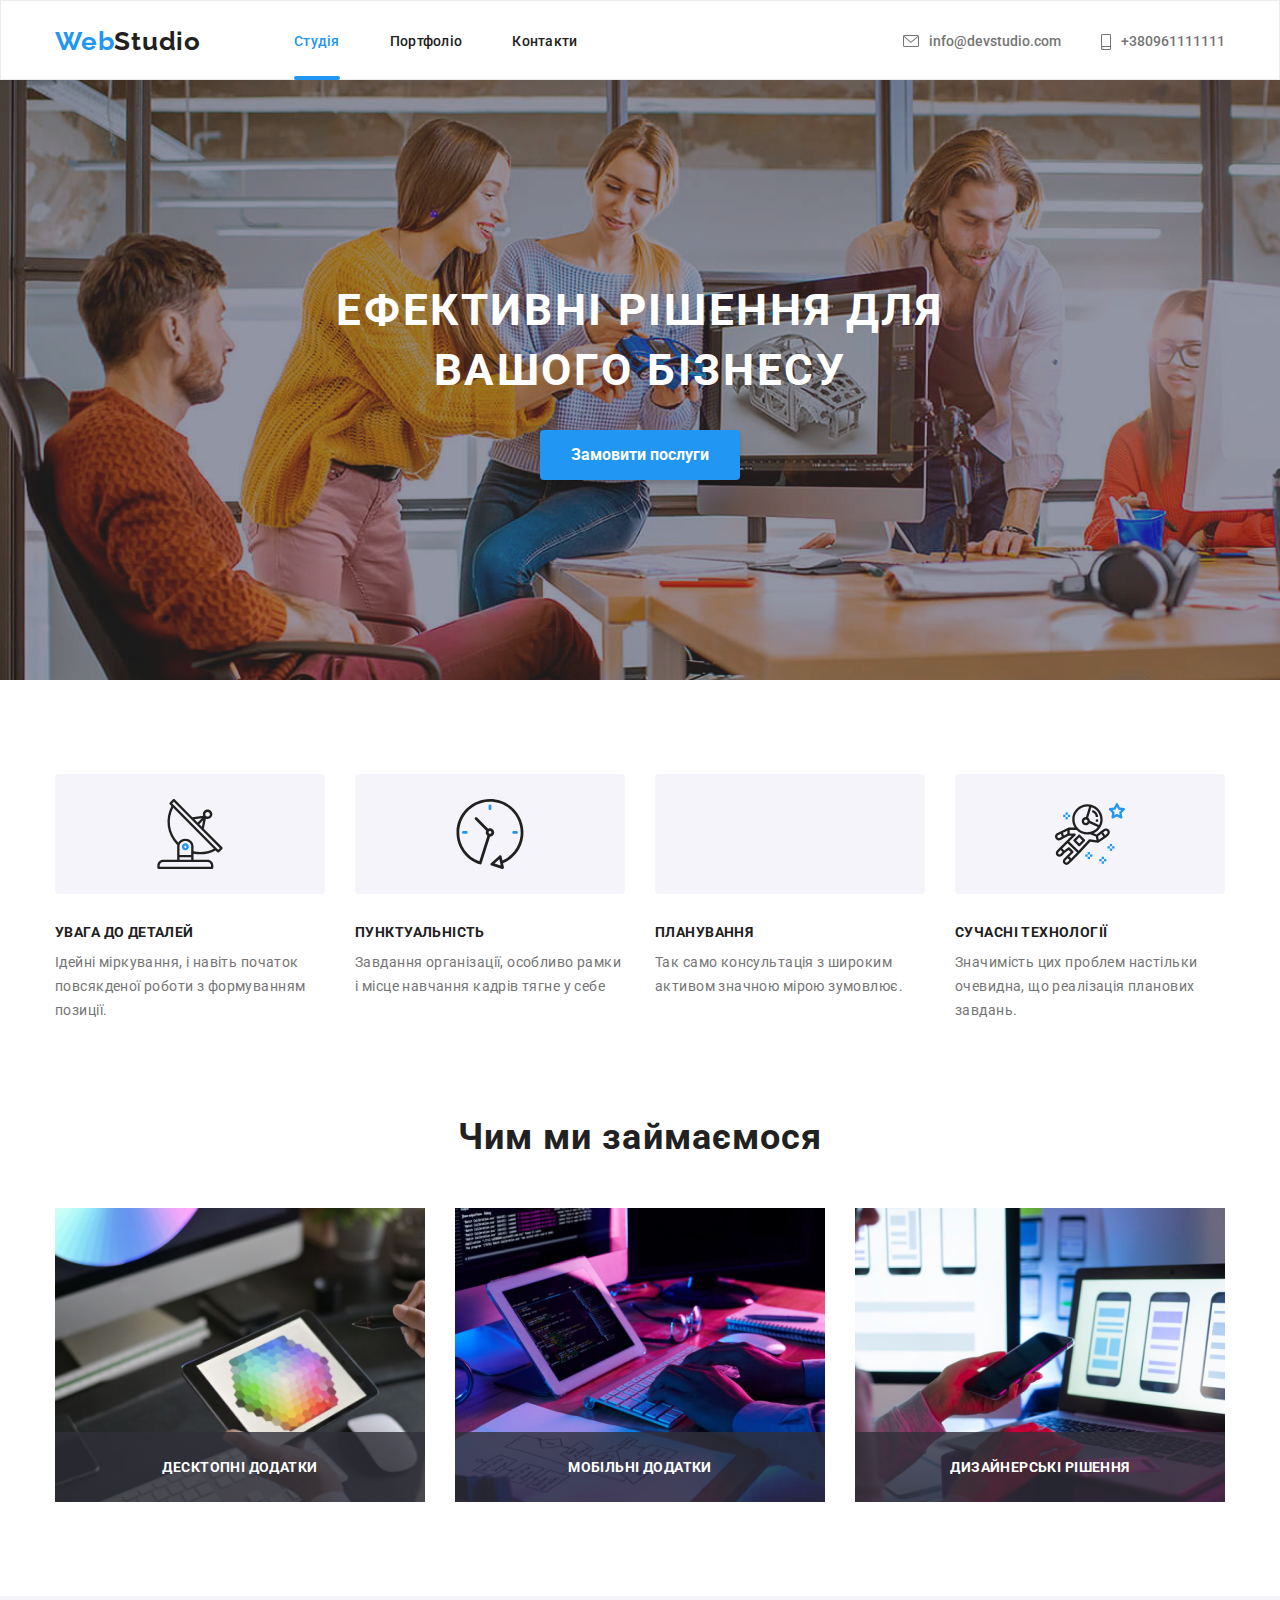
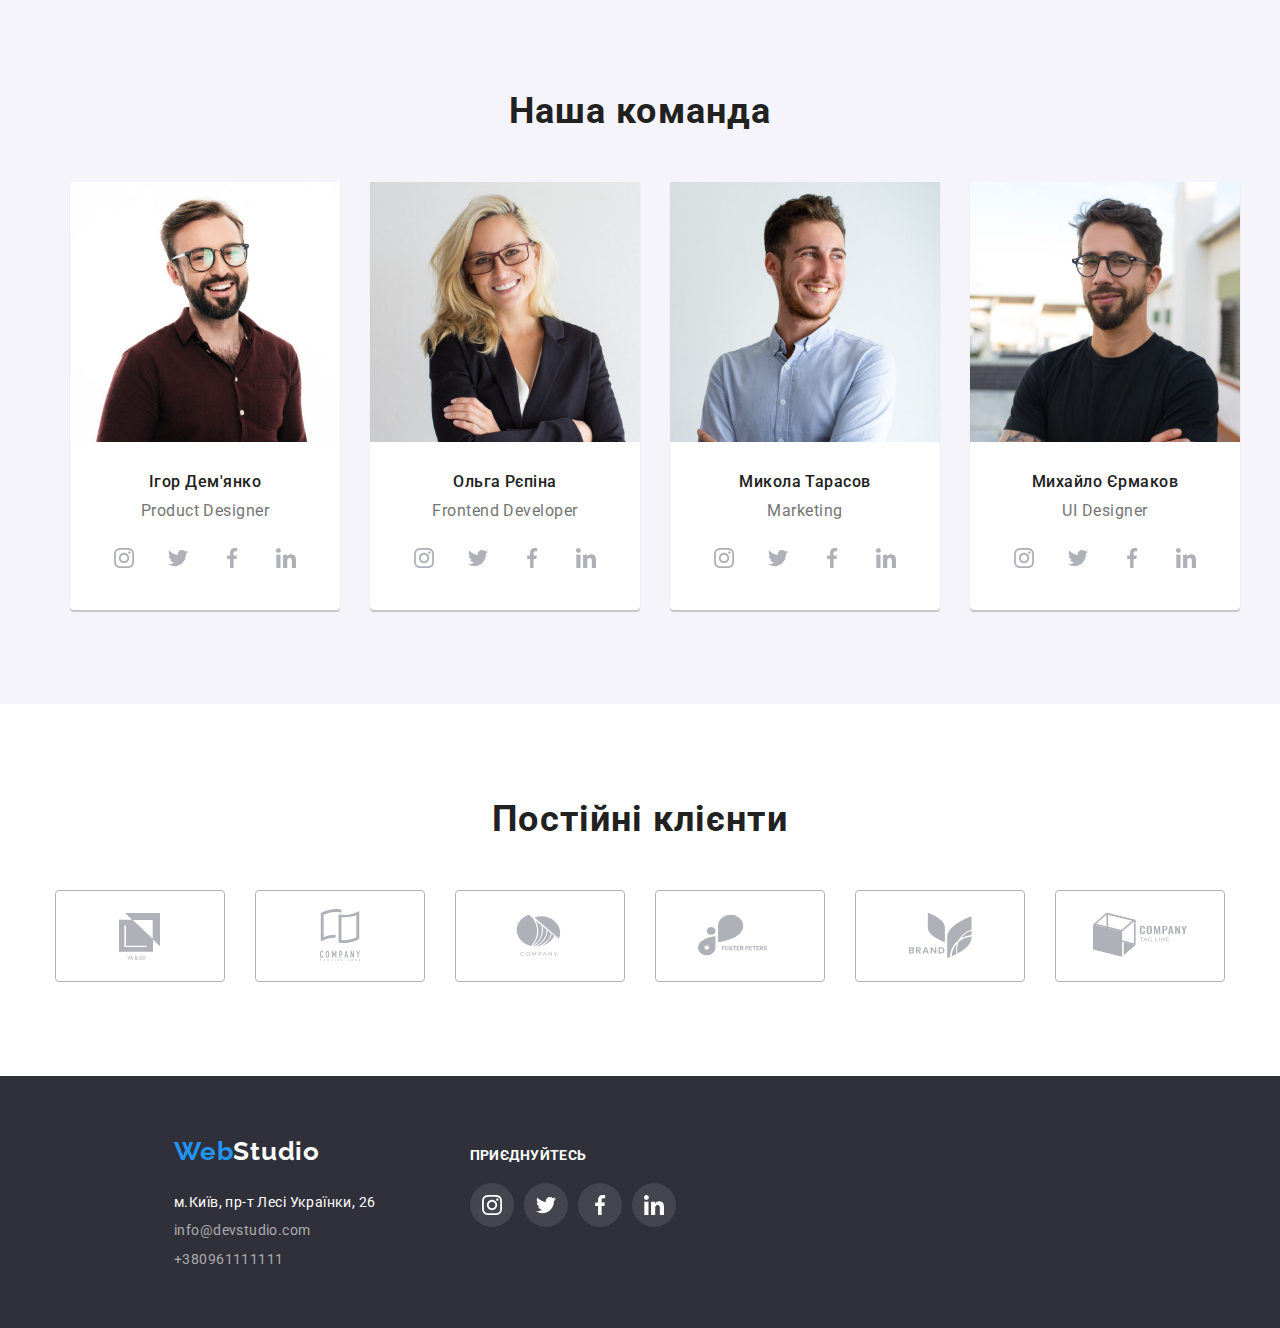
==== index.html @ 312fff77 "fix" ====
<!DOCTYPE html>
<html lang="uk">

<head>
    <meta charset="UTF-8">
    <meta name="viewport" content="width=device-width, initial-scale=1.0">
    <title>Web studio</title>
    <link rel="preconnect" href="https://fonts.googleapis.com" />
    <link rel="preconnect" href="https://fonts.gstatic.com" crossorigin />
    <link
        href="https://fonts.googleapis.com/css2?family=Raleway:wght@700&family=Roboto:wght@400;500;700;900&display=swap"
        rel="stylesheet" />
    <link rel="stylesheet" href="src/style.css" />
</head>

<body>
    <header class="site-header">
        <div class="header-cont">
            <a class="logo" href="index.html"><span class="accent">Web</span>Studio</a>
            <nav class="navigation">
                <ul class="nav-list">
                    <li><a class="active-page" href="index.html">Студія</a></li>
                    <li><a href="portfolio.html">Портфоліо</a></li>
                    <li><a href="#">Контакти</a></li>
                </ul>
            </nav>
            <ul class="contact-info">
                <li class="nav-info-text">
                    <a class="mail" href="mailto:info@devstudio.com">
                        <svg class="iconsvg-nav">
                            <use xlink:href="icons.svg#icons2"></use>
                        </svg>
                        info@devstudio.com
                    </a>
                </li>
                <li class="nav-info-text">
                    <a class="mail-tel" href="tel:+38096111111">
                        <svg class="iconsvg-nav">
                            <use xlink:href="icons.svg#icons3"></use>
                        </svg>
                        +380961111111
                    </a>
                </li>
            </ul>
        </div>
    </header>
    <main>
        <section class="intro">
            <div class="container">
                <h1 class="intro-title">Ефективні рішення для вашого бізнесу</h1>
                <button type="button" class="intro-btn" data-modal-open>Замовити послуги</button>
            </div>
        </section>
        <section class="features">
            <h2 class="visually-hidden">Особливості</h2>
            <div class="container">
                <ul class="feature-list">
                    <li class="feature-name">
                        <div class="feature-name-ph">
                            <svg class="feature-photo">
                                <use xlink:href="sprite.svg#icon-name-15"></use>
                            </svg>
                        </div>
                        <h3 class="feature-title">УВАГА ДО ДЕТАЛЕЙ</h3>
                        <p class="feature-desc">Ідейні міркування, і навіть початок повсякденої роботи з формуванням
                            позиції.</p>
                    </li>
                    <li class="feature-name">
                        <div class="feature-name-ph">
                            <svg class="feature-photo">
                                <use xlink:href="sprite.svg#icon-name-16"></use>
                            </svg>
                        </div>
                        <h3 class="feature-title">ПУНКТУАЛЬНІСТЬ</h3>
                        <p class="feature-desc">Завдання організації, особливо рамки і місце навчання кадрів тягне у
                            себе</p>
                    </li>
                    <li class="feature-name">
                        <div class="feature-name-ph">
                            <svg class="feature-photo">
                                <use xlink:href="icons.svg#icons"></use>
                            </svg>
                        </div>
                        <h3 class="feature-title">ПЛАНУВАННЯ</h3>
                        <p class="feature-desc">Так само консультація з широким активом значною мірою зумовлює. </p>
                    </li>
                    <li class="feature-name">
                        <div class="feature-name-ph">
                            <svg class="feature-photo">
                                <use xlink:href="icons.svg#icons1"></use>
                            </svg>
                        </div>
                        <h3 class="feature-title">СУЧАСНІ ТЕХНОЛОГІЇ</h3>
                        <p class="feature-desc">Значимість цих проблем настільки очевидна, що реалізація планових
                            завдань.</p>
                    </li>
                </ul>
            </div>
        </section>
        <section class="portfolio">
            <div class="container">
                <h2 class="section-namer">Чим ми займаємося</h2>
                <ul class="ativity-list">
                    <li class="ativity-list-item">
                        <img src="images/img1.jpg" alt="Зображення послуги веб-дизайн" width="370" height="294">
                        <p class="text-ativity-take">Десктопні додатки</p>
                    </li>
                    <li class="ativity-list-item">
                        <img src="images/img2.jpg" alt="Зображення послуги розробка додатків" width="370" height="294">
                        <p class="text-ativity-take">Мобільні додатки</p>
                    </li>
                    <li class="ativity-list-item">
                        <img src="images/img3.jpg" alt="Зображення послуги цифровий маркетинг" width="370" height="294">
                        <p class="text-ativity-take">Дизайнерські рішення</p>
                    </li>
                </ul>
            </div>
        </section>
        <section class="team">
            <div class="container">
                <h2 class="section-title">Наша команда</h2>
                <ul class="team-list">
                    <li class="team-list-item">
                        <img src="images/imgteam1.jpg" alt="Product Designer" width="270" height="260">
                        <div class="card-list">
                            <h3 class="team-name">Ігор Дем'янко</h3>
                            <p class="team-role">Product Designer</p>
                            <ul class="card-link">
                                <li class="card-team-link">
                                    <a href="" target="_blank">
                                        <svg class="card-link-b">
                                            <use xlink:href="sprite.svg#icon-name-11"></use>
                                        </svg>
                                    </a>
                                </li>
                                <li class="card-team-link">
                                    <a href="" target="_blank">
                                        <svg class="card-link-b">
                                            <use xlink:href="sprite.svg#icon-name-12"></use>
                                        </svg>
                                    </a>
                                </li>
                                <li class="card-team-link">
                                    <a href="" target="_blank">
                                        <svg class="card-link-b">
                                            <use xlink:href="sprite.svg#icon-name-13"></use>
                                        </svg>
                                    </a>
                                </li>
                                <li class="card-team-link">
                                    <a href="" target="_blank">
                                        <svg class="card-link-b">
                                            <use xlink:href="sprite.svg#icon-name-14"></use>
                                        </svg>
                                    </a>
                                </li>
                            </ul>
                        </div>
                    </li>
                    <li class="team-list-item">
                        <img src="images/imgteam2.jpg" alt="Frontend Developer" width="270" height="260">
                        <div class="card-list">
                            <h3 class="team-name">Ольга Рєпіна</h3>
                            <p class="team-role">Frontend Developer</p>
                            <ul class="card-link">
                                <li class="card-team-link">
                                    <a href="" target="_blank">
                                        <svg class="card-link-b">
                                            <use xlink:href="sprite.svg#icon-name-11"></use>
                                        </svg>
                                    </a>
                                </li>
                                <li class="card-team-link">
                                    <a href="" target="_blank">
                                        <svg class="card-link-b">
                                            <use xlink:href="sprite.svg#icon-name-12"></use>
                                        </svg>
                                    </a>
                                </li>
                                <li class="card-team-link">
                                    <a href="" target="_blank">
                                        <svg class="card-link-b">
                                            <use xlink:href="sprite.svg#icon-name-13"></use>
                                        </svg>
                                    </a>
                                </li>
                                <li class="card-team-link">
                                    <a href="" target="_blank">
                                        <svg class="card-link-b">
                                            <use xlink:href="sprite.svg#icon-name-14"></use>
                                        </svg>
                                    </a>
                                </li>
                            </ul>
                        </div>
                    </li>
                    <li class="team-list-item">
                        <img src="images/imgteam3.jpg" alt="Marketing" width="270" height="260">
                        <div class="card-list">
                            <h3 class="team-name">Микола Тарасов</h3>
                            <p class="team-role">Marketing</p>
                            <ul class="card-link">
                                <li class="card-team-link">
                                    <a href="" target="_blank">
                                        <svg class="card-link-b">
                                            <use xlink:href="sprite.svg#icon-name-11"></use>
                                        </svg>
                                    </a>
                                </li>
                                <li class="card-team-link">
                                    <a href="" target="_blank">
                                        <svg class="card-link-b">
                                            <use xlink:href="sprite.svg#icon-name-12"></use>
                                        </svg>
                                    </a>
                                </li>
                                <li class="card-team-link">
                                    <a href="" target="_blank">
                                        <svg class="card-link-b">
                                            <use xlink:href="sprite.svg#icon-name-13"></use>
                                        </svg>
                                    </a>
                                </li>
                                <li class="card-team-link">
                                    <a href="" target="_blank">
                                        <svg class="card-link-b">
                                            <use xlink:href="sprite.svg#icon-name-14"></use>
                                        </svg>
                                    </a>
                                </li>
                            </ul>
                        </div>
                    </li>
                    <li class="team-list-item">
                        <img src="images/imgteam4.jpg" alt="UI Designer" width="270" height="260">
                        <div class="card-list">
                            <h3 class="team-name">Михайло Єрмаков</h3>
                            <p class="team-role">UI Designer</p>
                            <ul class="card-link">
                                <li class="card-team-link">
                                    <a href="" target="_blank">
                                        <svg class="card-link-b">
                                            <use xlink:href="sprite.svg#icon-name-11"></use>
                                        </svg>
                                    </a>
                                </li>
                                <li class="card-team-link">
                                    <a href="" target="_blank">
                                        <svg class="card-link-b">
                                            <use xlink:href="sprite.svg#icon-name-12"></use>
                                        </svg>
                                    </a>
                                </li>
                                <li class="card-team-link">
                                    <a href="" target="_blank">
                                        <svg class="card-link-b">
                                            <use xlink:href="sprite.svg#icon-name-13"></use>
                                        </svg>
                                    </a>
                                </li>
                                <li class="card-team-link">
                                    <a href="" target="_blank">
                                        <svg class="card-link-b">
                                            <use xlink:href="sprite.svg#icon-name-14"></use>
                                        </svg>
                                    </a>
                                </li>
                            </ul>
                        </div>
                    </li>
                </ul>
        </section>
        <section class="regular-customers">
            <div class="container">
                <h2 class="customer-title">Постійні клієнти</h2>
                <ul class="customer-list">
                    <li class="customer-list-item">
                        <a class="customer-effect" href="#">
                            <svg class="customer-svg">
                                <use xlink:href="sprite.svg#icon-name-1"></use>
                            </svg>
                        </a>
                    </li>
                    <li class="customer-list-item">
                        <a class="customer-effect" href="#">
                            <svg class="customer-svg">
                                <use xlink:href="sprite.svg#icon-name-2"></use>
                            </svg>
                        </a>
                    </li>
                    <li class="customer-list-item">
                        <a class="customer-effect" href="#">
                            <svg class="customer-svg">
                                <use xlink:href="sprite.svg#icon-name-3"></use>
                            </svg>
                        </a>
                    </li>
                    <li class="customer-list-item">
                        <a class="customer-effect" href="#">
                            <svg class="customer-svg">
                                <use xlink:href="sprite.svg#icon-name-4"></use>
                            </svg>
                        </a>
                    </li>
                    <li class="customer-list-item">
                        <a class="customer-effect" href="#">
                            <svg class="customer-svg">
                                <use xlink:href="sprite.svg#icon-name-5"></use>
                            </svg>
                        </a>
                    </li>
                    <li class="customer-list-item">
                        <a class="customer-effect" href="#">
                            <svg class="customer-svg">
                                <use xlink:href="sprite.svg#icon-name-6"></use>
                            </svg>
                        </a>
                    </li>
                </ul>
            </div>
            </div>
        </section>
    </main>
    <footer class="site-footer">
        <div class="footer-container">
            <div class="cont-footer">
                <a class="logo-footer" href="index.html"><span class="accent">Web</span>Studio</a>
                <address class="footer-address">
                    <ul class="address-list">
                        <li class="list-address"><a class="address-map" href="https://goo.gl/maps/zXnRZzUKmTX4V4ny9"
                                target="_blank" rel="noreferrer nofollow">м.Київ, пр-т Лесі Українки, 26</a></li>
                        <li class="list-address"><a class="address-link-email"
                                href="mailto:info@devstudio.com">info@devstudio.com</a></li>
                        <li class="list-address"><a class="address-link-tell" href="tel:+38096111111">+380961111111</a>
                        </li>
                    </ul>
                </address>
            </div>
            <div class="contact-team">
                <h3 class="contact-title">Приєднуйтесь</h3>
                <ul class="team-info">
                    <li class="team-join">
                        <a href="" target="_blank">
                            <svg class="team-join-link">
                                <use xlink:href="sprite.svg#icon-name-7"></use>
                            </svg>
                        </a>
                    </li>
                    <li class="team-join">
                        <a href="" target="_blank">
                            <svg class="team-join-link">
                                <use xlink:href="sprite.svg#icon-name-8"></use>
                            </svg>
                        </a>
                    </li>
                    <li class="team-join">
                        <a href="" target="_blank">
                            <svg class="team-join-link">
                                <use xlink:href="sprite.svg#icon-name-9"></use>
                            </svg>
                        </a>
                    </li>
                    <li class="team-join">
                        <a href="" target="_blank">
                            <svg class="team-join-link">
                                <use xlink:href="sprite.svg#icon-name-10"></use>
                            </svg>
                        </a>
                    </li>
                </ul>
            </div>
        </div>
    </footer>
    <div class="backdrop close-box" data-modal>
        <div class="modal">
            <button class="btn_close" type="button" data-modal-close>
                <svg class="modal-icon">
                    <use xlink:href="icons.svg#icons4"> </use>
                </svg>
            </button>
        </div>
    </div>
    <script src="./js/modal.js"></script>
</body>

</html>
---- src/style.css ----
@import url(https://fonts.googleapis.com/css2?family=Raleway:wght@700&family=Roboto:wght@400;500;700;900&display=swap);

:root {
    --main-bg: #ffffff;
    --primary-font: "Roboto", sans-serif;
    --secondary-font: "Raleway", sans-serif;
    --primary-font-size: 14px;
    --logo-font-size: 26px;
    --logo-font-weight: 700;
    --logo-letter-spacing: 0.78px;
    --small-letter-spacing: 0.48px;
    --main-color: #212121;
    --support-color: #2196f3;
    --text-color: #757575;
}

* {
    margin: 0;
    box-sizing: border-box;
}

img {
    display: block;
}

body {
    font-family: var(--primary-font);
    font-style: normal;
    font-weight: 400;
    line-height: normal;
    font-size: var(--primary-font-size);
}

header {
    display: block;
    border: 1px #ECECEC solid;
}

.site-header {
    border-bottom: 1px solid #ECECEC;
    height: 80px;
}

.header-cont {
    font-weight: 500;
    color: #212121;
    display: flex;
    align-items: center;
    flex-direction: row;
    max-width: 1200px;
    padding-left: 15px;
    padding-right: 15px;
    margin-left: auto;
    margin-right: auto;
    height: 80px;
}

.container {
    max-width: 1200px;
    padding-left: 15px;
    padding-right: 15px;
    margin-left: auto;
    margin-right: auto;
}

.logo {
    font-family: var(--secondary-font);
    font-size: 26px;
    font-weight: var(--logo-font-weight);
    letter-spacing: var(--logo-letter-spacing);
    word-wrap: break-word;
    margin-right: 93px;
}

.accent {
    color: var(--support-color);
}

.brand:hover,
.brand:focus {
    color: black;
    cursor: pointer;
}

.contact-link {
    color: var(--text-color);
    font-weight: 500;
    line-height: normal;
    letter-spacing: 0.28px;
}

.active-page {
    color: #2196F3;
    position: relative;
    padding-top: 32px;
    padding-bottom: 32px;
}

.contact-info {
    display: flex;
    column-gap: 40px;
    margin-left: auto;
    color: #757575;
    justify-content: space-between;
}

.nav-info-text {
    display: inline-block;
}

.iconsvg-nav {
    fill: #757575;
    transition: fill 300ms ease-in-out;
    width: 16px;
    height: 12px;
}

.nav-list {
    display: flex;
    gap: 50px;
    justify-content: space-between;
}

.nav-list a {
    font-size: 14px;
    font-weight: 500;
    letter-spacing: 0.28px;
    word-wrap: break-word;
    text-decoration: none;
    transition: color 300ms;
}

.nav-item {
    color: var(--main-color);
    font-weight: 500;
    line-height: normal;
    letter-spacing: 0.28px;
}

.active-link {
    color: var(--support-color);
}

button {
    cursor: pointer;
    transition: background-color 300ms;
    line-height: inherit;
    font-size: inherit;
    font-family: inherit;
    border-radius: 4px;
}

section {
    padding: 94px 0;
}

a {
    text-decoration: none;
    color: inherit;
    transition: 300ms;
    cursor: pointer;
    line-height: inherit;
    font-size: inherit;
}

a:hover,
a:focus {
    color: var(--support-color);
}

ul {
    list-style: none;
    font-size: var(--primary-font-size);
    margin: 0;
    padding: 0;
}

.site-footer {
    background-color: #2f303a;
    padding-top: 60px;
    padding-bottom: 60px;
}

.logo-footer {
    color: #ffffff;
    font-size: 26px;
    font-family: var(--secondary-font);
    font-weight: 700;
    letter-spacing: var(--logo-letter-spacing);
    word-wrap: break-word;
    text-decoration: none;
}

.logo-footer:hover {
    color: #ffffff;
}

.footer-address {
    margin-top: 28px;
}

address {
    text-decoration: none;
}

.address-map {
    color: white;
    font-size: 14px;
    line-height: 16px;
    letter-spacing: 0.42px;
    word-wrap: break-word;
    text-decoration: none;
    font-style: normal;
}

.address-link {
    color: rgba(255, 255, 255, 0.6);
    font-family: Roboto;
    font-size: 14px;
    font-style: normal;
    font-weight: 400;
    line-height: 1.14;
    letter-spacing: 0.42px;
}

.list-address:not(:last-child) {
    margin-bottom: 12px;
}

.address-link-email {
    color: rgba(255, 255, 255, 0.6);
    font-family: Roboto;
    font-size: 14px;
    font-style: normal;
    font-weight: 400;
    line-height: 1.14;
    letter-spacing: 0.42px;
    margin-bottom: 12px;
}

.address-link-tell {
    color: rgba(255, 255, 255, 0.6);
    font-family: Roboto;
    font-size: 14px;
    font-style: normal;
    font-weight: 400;
    line-height: 1.14;
    letter-spacing: 0.42px;
    margin: 0 0 12px;
}

.visually-hidden {
    position: absolute;
    width: 1px;
    height: 1px;
    margin: -1px;
    border: 0;
    padding: 0;
    white-space: nowrap;
    clip-path: inset(100%);
    clip: rect(0 0 0 0);
    overflow: hidden;
  }  

.address-map {
    color: #ffffff;
}

.hidden-title {
    position: absolute;
    left: -1000px;
    top: auto;
    width: 1px;
    height: 1px;
    overflow: hidden;
}

.intro {
    background-color: #2f303a;
    height: 600px;
    display: flex;
    align-items: center;
    background: linear-gradient(rgba(255, 255, 255, 0.1), rgba(255, 255, 255, 0.1)), url(../images/hero.png);
}

.intro-title {
    color: #ffffff;
    text-align: center;
    font-size: 44px;
    font-weight: 700;
    line-height: 60px;
    letter-spacing: 2.64px;
    text-transform: uppercase;
    max-width: 696px;
    text-align: center;
    margin-bottom: 30px;
    word-wrap: break-word;
    font-family: "Roboto", sans-serif;
}

.intro-btn {
    color: #ffffff;
    background-color: var(--support-color);
    font-family: var(--primary-font);
    font-size: 16px;
    line-height: 1.87;
    box-shadow: 0px 4px 4px 0px rgba(0, 0, 0, 0.15);
    width: 200px;
    height: 50px;
    border-radius: 4px;
    font-weight: bold;
    cursor: pointer;
    transition: background-color 300ms;
    display: block;
    margin: 0 auto;
    text-align: center;
    border: #2196f3;;
}

.intro-btn:hover,
.intro-btn:focus {
    background-color: #188ce8;

}

.features {
    padding-bottom: 0;
}

.feature-list {
    display: flex;
}

.feature-title {
    color: var(--main-color);
    text-transform: uppercase;
    font-weight: 700;
    font-size: inherit;
    letter-spacing: 0.42px;
    margin-bottom: 10px;
}

.feature-name:not(:first-child) {
    margin-left: 30px;
    max-width: 270px;
}

.feature-name {
    max-width: 270px;
}

.feature-desc {
    color: var(--text-color);
    line-height: 24px;
    letter-spacing: 0.42px;
    font-size: 14px;
    text-transform: none;


}

.ativity-list {
    display: flex;
    justify-content: center;
    margin-top: 50px;
}

.ativity-list-item:not(:first-child) {
    margin-left: 30px;
}

.ativity-list-item {
    position: relative;
}

.section-title {
    color: var(--main-color);
    font-weight: 700;
    font-size: 36px;
    font-style: inherit;
    letter-spacing: 1.08px;
    background-color: #f5f4fa;
    text-align: center;
}

.team-list {
    display: flex;
    justify-content: center;
    margin-top: 50px;
}

.team-list-item {
    margin-left: 30px;
    background: white;
    box-shadow: 0px 2px 1px rgba(0, 0, 0, 0.2);
    border-top-left-radius: 4px;
    border-top-right-radius: 4px;
    height: auto;
    background-color: white;
    border-radius: 0px 0px 4px 4px;
}

.team-name {
    color: #212121;
    font-weight: 500;
    font-size: 16px;
    letter-spacing: var(--small-letter-spacing);
    text-align: center;
    margin-bottom: 10px;
    word-wrap: break-word;
}

.card-list {
    padding: 30px;
}

.team-role {
    font-size: 16px;
    letter-spacing: var(--small-letter-spacing);
    color: var(--text-color);
    text-align: center;
    margin-bottom: 16px;
}

.team {
    background-color: #f5f4fa;
}

.section-namer {
    color: var(--main-color);
    font-weight: 700;
    font-size: 36px;
    font-style: inherit;
    letter-spacing: 1.08px;
    text-align: center;
}

.portfolio-gallery {
    margin-block-start: 1em;
    margin-block-end: 1em;
    margin-inline-start: 0px;
    margin-inline-end: 0px;
    padding-inline-start: 40px;
}

.portfolio-card {
    display: flex;
    flex-wrap: wrap;
    justify-content: center;
    gap: 30px
}

.portfolio_item {
    display: inline-block;
    background-color: var(--background-color);
    border: 1px #EEEEEE solid;
    max-width: 370px;
}

.portfolio-card-item {
    padding-left: 24px;
    padding-right: 24px;
    padding-top: 20px;
    padding-bottom: 20px;
}

.portfolio-title {
    line-height: 36px;
    letter-spacing: 1.08px;
    color: #212121;
    font-weight: 700;
    font-size: 18px;
    font-family: var(--primary-font);
}

.portfolio-category {
    line-height: 30px;
    letter-spacing: 0.48px;
    font-size: 16px;
    color: #757575;
    font-weight: 400;
    font-family: var(--primary-font);
}

.potrfolio-thumb {
    display: inline-block;
}

.filters {
    display: flex;
    justify-content: center;
    gap: 8px;
    margin-bottom: 50px;
}

.filter-btn {
    color: var(--main-color);
    text-align: center;
    font-size: 16px;
    font-weight: 500;
    line-height: 1.62;
    letter-spacing: var(--small-letter-spacing);
    font-family: inherit;
    background-color: #f5f4fA;
    word-wrap: break-word;
    display: block;
    border-radius: 4px;
    padding-top: 6px;
    padding-bottom: 6px;
    padding-left: 22px;
    padding-right: 22px;
    border: white;
}

.filter-btn:hover,
.filter-btn:focus {
    color: var(--main-bg);
    background-color: var(--support-color);
    box-shadow: 0px 2px 2px 0px rgba(0, 0, 0, 0.12);
}

.customer-title {
    text-align: center;
    font-size: 36px;
    letter-spacing: 1.08px;
    font-weight: 700;
    word-wrap: break-word;
    color: var(--main-color);
}

.customer-list {
    display: flex;
    gap: 30px;
    margin-top: 50px;
    justify-content: center;
    flex-wrap: wrap;
}

.customer-list-item {
    width: 170px;
    height: 92px;
}

.customer-effect {
    display: flex;
    border: 1px solid #AFB1B8;
    border-radius: 4px;
    justify-content: center;
    align-items: center;
    width: 100%;
    height: 100%;
    fill: #AFB1B8;
    transition: border-color 0.3s;
}

.customer-svg {
    width: 106px;
    height: 60px;
    transition: fill 0.3s ease;
    position: relative;
}


.customer-list-item a:hover, 
.customer-list-item a:focus {
    border-color: #2196F3;
}

.customer-list-item a:hover .customer-svg,
.customer-list-item a:focus .customer-svg  {
    fill: #2196F3;
}

.footer-container {
    display: flex;
    align-items: baseline;
    gap: 94px;
}

.cont-footer {
    margin-left: 174px;
}

.contact-team {
    max-width: 206px;
    max-height: 80px;
}

.contact-title {
    color: var(--main-bg);
    font-size: 14px;
    font-weight: 700;
    letter-spacing: 0.42px;
    text-transform: uppercase;
    margin-bottom: 20px;
}

.team-info {
    display: flex;
    justify-content: center;
    align-items: center;
    gap: 10px;
}

.team-join a {
    display: flex;
    justify-content: center;
    align-items: center;
    width: 44px;
    height: 44px;
    background: #ffffff1a;
    border-radius: 50%;
    color: #fff;
    transition: background 0.3s ease, color 0.3s ease;
    cursor: pointer;
}

.team-join a:hover,
.team-info a:focus {
    background-color: #2196F3;
}

.team-join-link {
    width: 20px;
    height: 20px;
    fill: #fff;
}

.card-link {
    display: flex;
    justify-content: center;
    gap: 10px;
}

.card-team-link a {
    width: 44px;
    height: 44px;
    transition: 300ms;
    display: inline-block;
    border-radius: 50%;
    padding: 12px 12px;
    transition: color 0,3s ease;
    fill: #afb1b8;
}

.card-team-link a:hover,
.card-team-link a:focus {
    background-color: #2196F3;
    border-radius: 50%;
    fill: #fff
}

.card-link-b {
    width: 20px;
    height: 20px;
    transition: fill 0,3s;
}

.feature-name-ph {
    background: #f5f4fa;
    display: inline-block;
    width: 100%;
    height: 120px;
    padding: 25px 100px;
    margin-bottom: 30px;
    border-radius: 4px;
}

.feature-photo {
    width: 70px;
    height: 70px;
}

.mail {
    display: flex;
    align-items: center;
    gap: 10px;
    fill: #757575;
    transition: fill 300ms ease-in-out;
}

.mail-tel {
    display: flex;
    align-items: center;
    gap: 10px;
    fill: #757575;
    transition: fill 300ms ease-in-out;
}

.mail svg {
    width: 16px;
    height: 13px;
}

.mail-tel svg {
    width: 10px;
    height: 17px;
}

.mail:hover svg,
.mail:focus svg {
    fill: #2196F3;
}

.mail-tel:hover svg,
.mail-tel:focus svg {
    fill: #2196F3;
}



.phone {
    display: flex;
    align-items: center;
    gap: 10px;
    margin-right: 40px; 
}

.position-text {
    position: relative;
    overflow: hidden;
}

.text-element {
    transition: transform 250ms ease;
    position: absolute;
    top: 0;
    left: 0;
    transform: translateY(101%);
    height: 100%;
    width: 100%;
    background-color: rgba(33, 150, 243, 0.9);
    padding: 24px;
    align-items: center;
    display: flex;
}

.element-text {
    color: #fff;
    font-size: 18px;
    line-height: 28px;
    letter-spacing: 0.54px;
}

.portfolio_item:hover,
.portfolio_item:focus{
    transition: box-shadow 250ms cubic-bezier(0.4, 0, 0.2, 1);
    box-shadow: 1px 4px 6px 0px rgba(0, 0, 0, 0.16),
    0px 4px 4px 0px rgba(0, 0, 0, 0.06), 0px 1px 1px 0px rgba(0, 0, 0, 0.12);
}

.portfolio_item:hover .text-element {
    transform: translateY(0);
}

.active-page::after {
    content: "";
    background-color: #2196F3;
    border-radius: 2px;
    position: absolute;
    height: 4px;
    left: 0;
    bottom: 1px;
    width: 100%;
}

.backdrop {
    transition: opacity 250ms cubic-bezier(0.4, 0, 0.2, 1);
    position: fixed;
    background-color: rgba(0, 0, 0, 0.20);
    top: 0;
    left: 0;
    width: 100%;
    height: 100%;
    opacity: 1;
}

.btn_close {
    position: absolute;
    background-color: var(--white-color);
    border-radius: 50%;
    fill: var(--primary-color);
    border: 1px solid rgba(0, 0, 0, 0.10);
    top: 8px;
    right: 8px;
    width: 30px;
    height: 30px;
    padding-top: 6px;
    padding-bottom: 5px;
    padding-left: 5px;
    cursor: pointer;
}

.modal-icon {
    transition: fill 250ms cubic-bezier(0.4, 0, 0.2, 1);
    fill: var(--primary-color);
    width: 18px;
    height: 18px;
}

.modal {
    position: fixed;
    top: 50%;
    left: 50%;
    transform: translate(-50%, -50%);
    background-color: #fff;
    border-radius: 4px;
    width: 528px;
    height: 581px;
}

.close-box {
    opacity: 0;
    pointer-events: none;
}

.text-ativity-take {
    position: absolute;
    bottom: 0;
    height: 70px;
    width: 100%;
    padding: 27px 0;
    color: #fff;
    background-color: rgba(47, 48, 58, 0.8);
    text-align: center;
    align-items: center;
    font-weight: 700;
    letter-spacing: 0.42px;
    text-transform: uppercase;
}
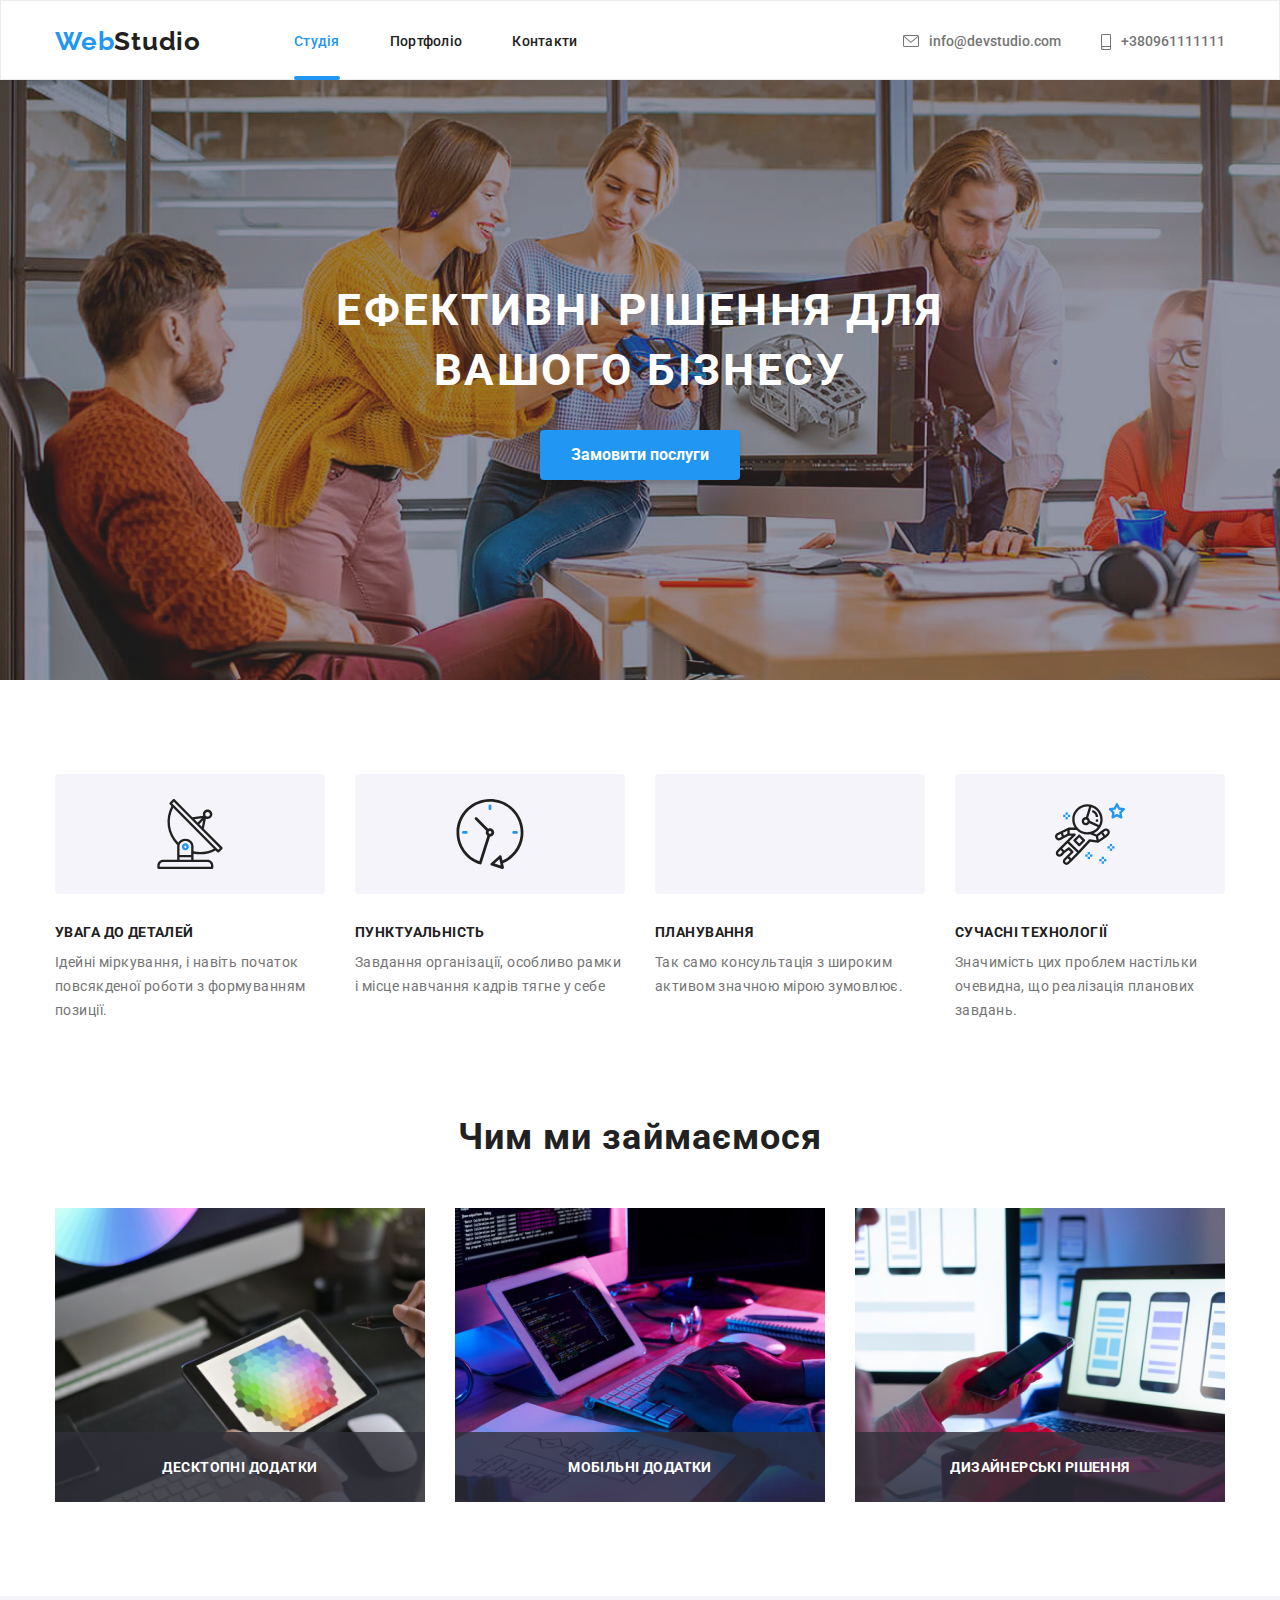
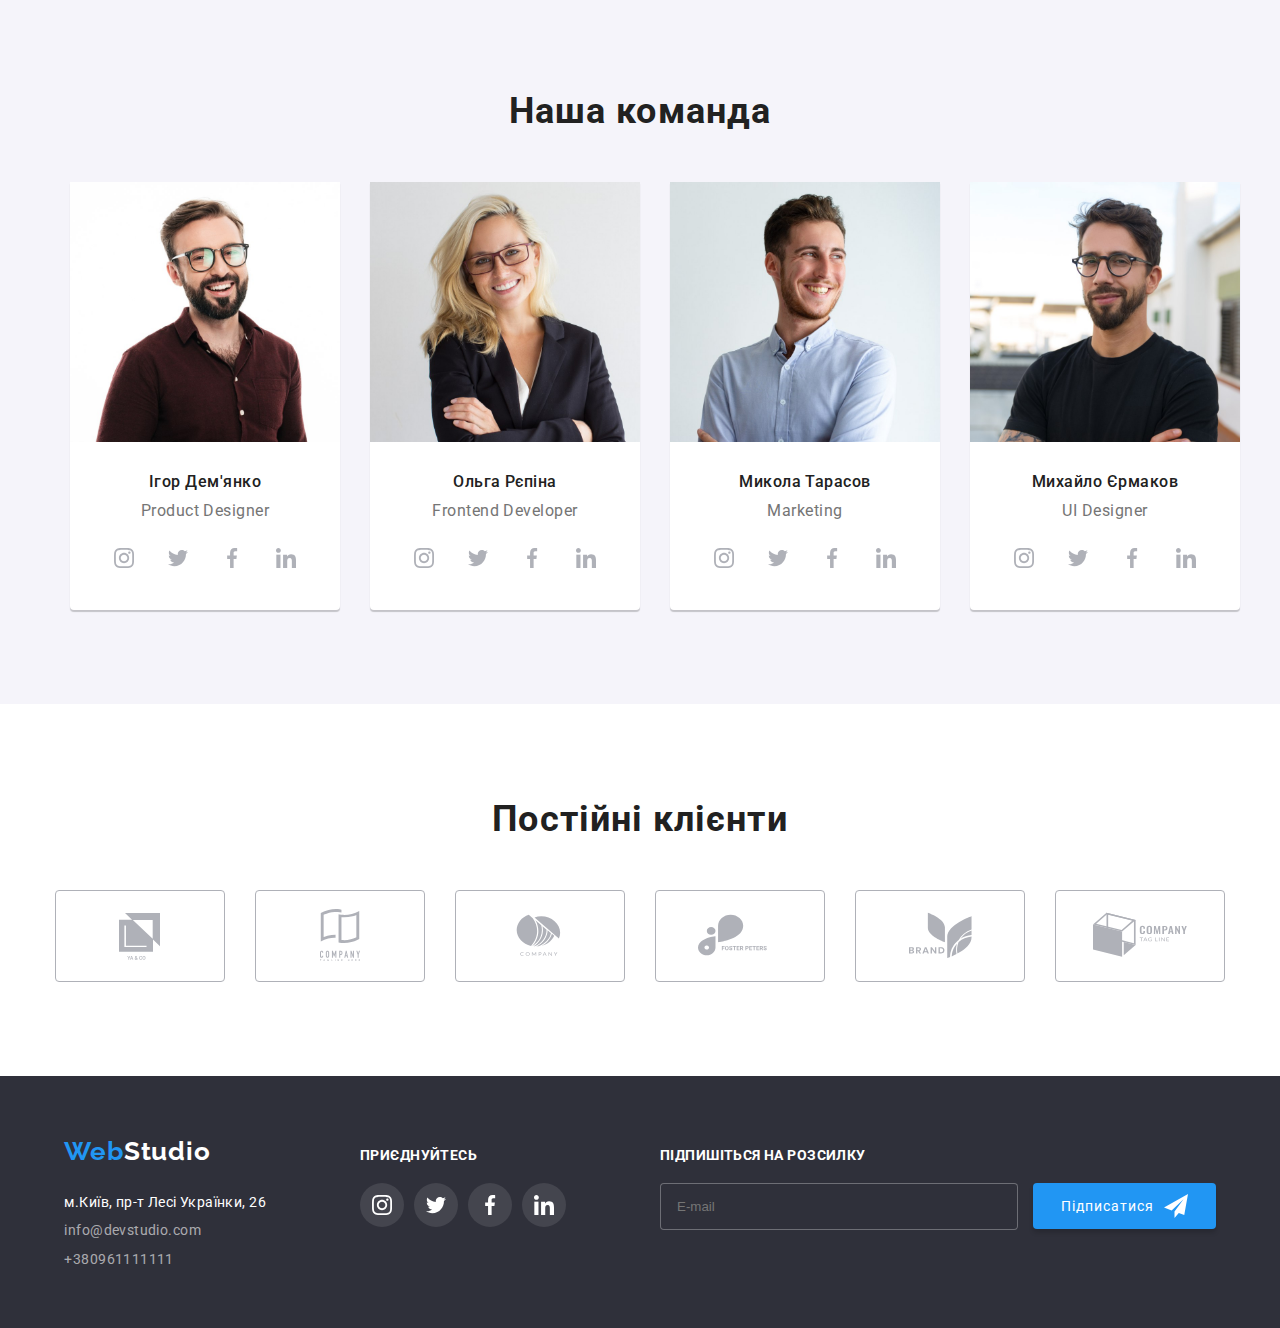
==== commit 9b03e67d: "lab-6" ====
--- a/index.html
+++ b/index.html
@@ -369,6 +369,20 @@
                     </li>
                 </ul>
             </div>
+            <div>
+                <h2 class="footer-text">Підпишіться на розсилку</h2>
+                <form action class="forma">
+                    <input class="email-form-input" type="email" placeholder="E-mail">
+                    <button class="input-form" type="submit">
+                        <div class="text-input">
+                            Підписатися
+                            <svg class="svgfooter">
+                                <use xlink:href="icons.svg#icons5"></use>
+                            </svg>
+                        </div>
+                    </button>
+                </form>
+            </div>
         </div>
     </footer>
     <div class="backdrop close-box" data-modal>
--- a/src/style.css
+++ b/src/style.css
@@ -179,6 +179,8 @@
     background-color: #2f303a;
     padding-top: 60px;
     padding-bottom: 60px;
+    display: flex;
+    justify-content: center;
 }
 
 .logo-footer {
@@ -577,10 +579,6 @@
     gap: 94px;
 }
 
-.cont-footer {
-    margin-left: 174px;
-}
-
 .contact-team {
     max-width: 206px;
     max-height: 80px;
@@ -827,4 +825,62 @@
     font-weight: 700;
     letter-spacing: 0.42px;
     text-transform: uppercase;
-}+}
+
+.footer-text {
+    margin-bottom: 20px;
+    font-weight: 700;
+    font-size: 14px;
+    letter-spacing: 0.42px;
+    text-transform: uppercase;
+    color: #fff;
+}
+
+.email-form-input {
+    border-radius: 4px;
+    border: 1px solid rgba(255, 255, 255, 0.30);
+    padding: 15px 16px;
+    width: 358px;
+    color: #afb1b8;
+    background-color: #2f303a;
+}
+
+.email-form::placeholder {
+    color: rgba(255, 255, 255, 0.60);
+    font-size: 16px;
+    line-height: 1.25;
+    letter-spacing: 0.48px;
+  }
+
+.input-form {
+    margin-left: 12px;
+    padding: 10px 28px;
+    transition: background-color 250ms cubic-bezier(0.4, 0, 0.2, 1);
+    letter-spacing: 0.96px;
+    color: #fff;
+    line-height: 1.875;
+    background-color:#2196F3;
+    border-radius: 4px;
+    box-shadow: 0px 4px 4px 0px rgba(0, 0, 0, 0.15);
+    border: none;
+}
+
+.input-form:focus,
+.input-form:hover {
+  background-color: #2196F3;
+}
+
+.svgfooter {
+    width: 24px;
+    height: 25px;
+}
+
+.text-input {
+    display: flex;
+    align-items: center;
+    gap: 10px;
+}
+
+
+
+
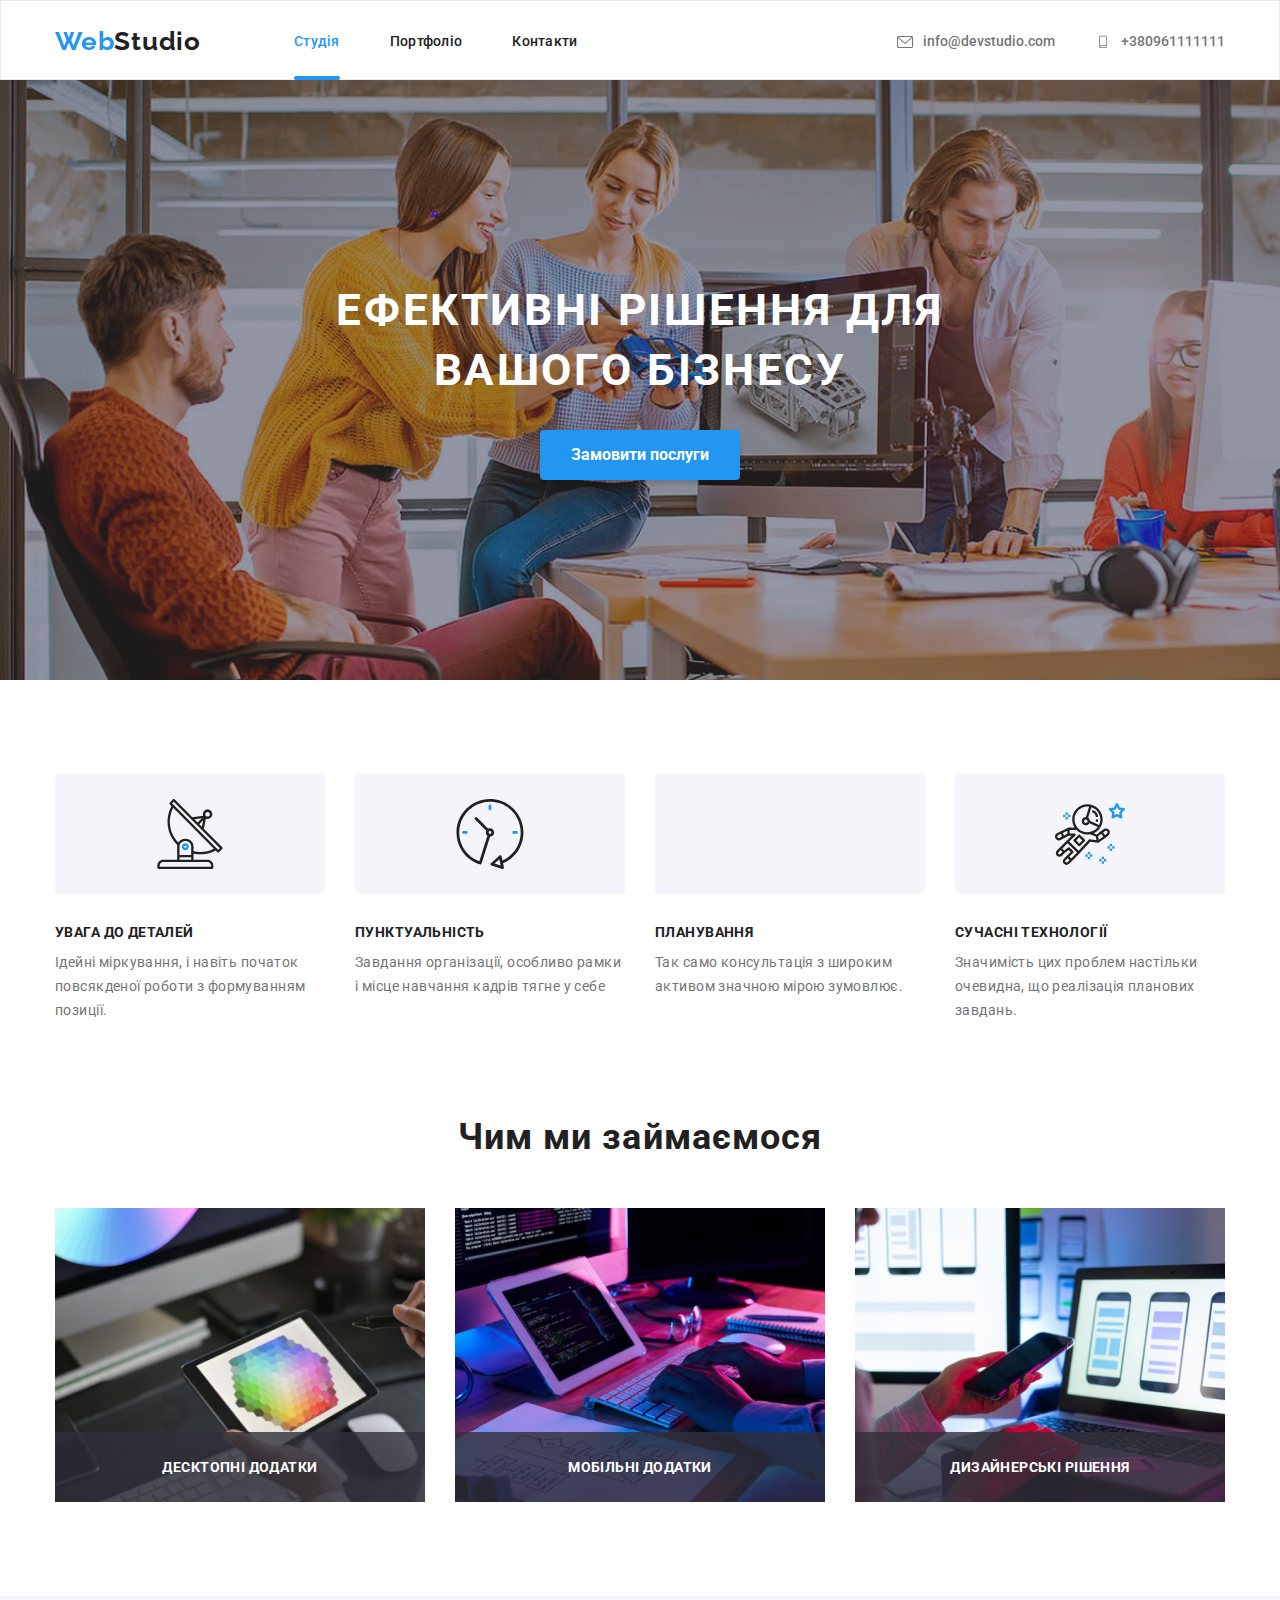
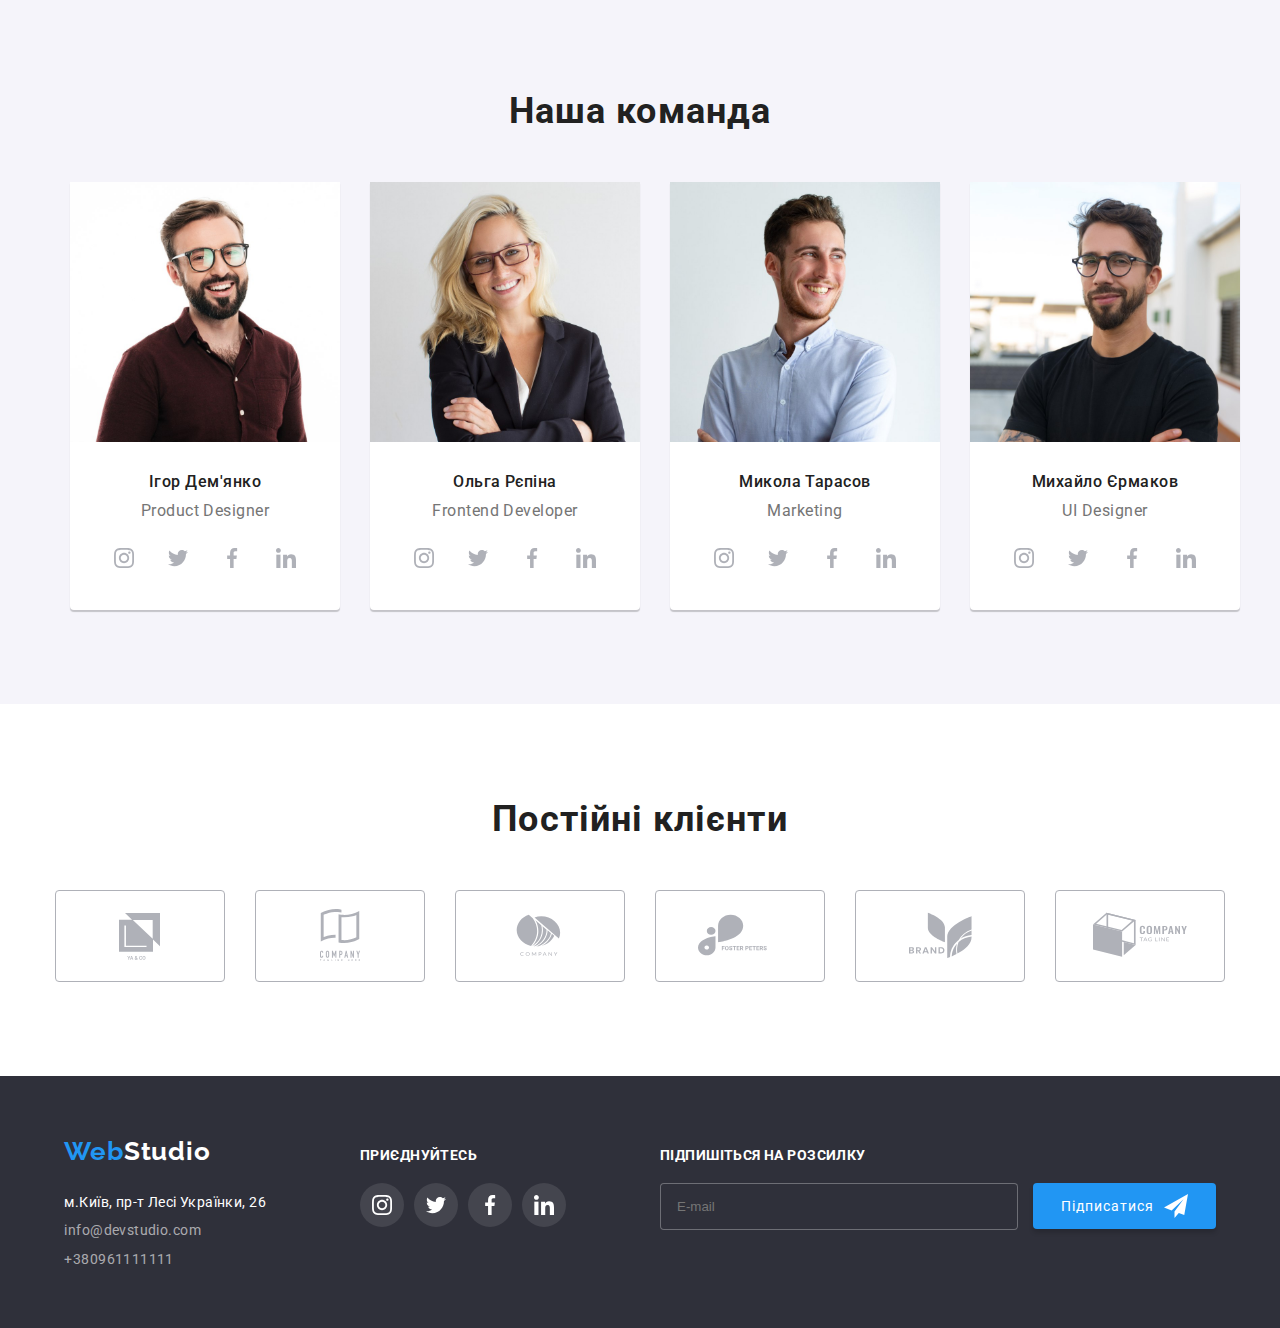
==== commit 45f10833: "lab-7" ====
--- a/index.html
+++ b/index.html
@@ -14,28 +14,28 @@
 </head>
 
 <body>
-    <header class="site-header">
-        <div class="header-cont">
-            <a class="logo" href="index.html"><span class="accent">Web</span>Studio</a>
-            <nav class="navigation">
-                <ul class="nav-list">
-                    <li><a class="active-page" href="index.html">Студія</a></li>
-                    <li><a href="portfolio.html">Портфоліо</a></li>
-                    <li><a href="#">Контакти</a></li>
+    <header class="header">
+        <div class="header__container">
+            <a class="header__logo" href="index.html"><span class="header__logo-accent">Web</span>Studio</a>
+            <nav class="header__navigation">
+                <ul class="header__nav-list">
+                    <li class="header__nav-item"><a class="header__nav-link--active" href="index.html">Студія</a></li>
+                    <li class="header__nav-item"><a href="portfolio.html">Портфоліо</a></li>
+                    <li class="header__nav-item"><a href="#">Контакти</a></li>
                 </ul>
             </nav>
-            <ul class="contact-info">
-                <li class="nav-info-text">
-                    <a class="mail" href="mailto:info@devstudio.com">
-                        <svg class="iconsvg-nav">
+            <ul class="header__contact-info">
+                <li class="header__contact-item">
+                    <a class="header__contact-link" href="mailto:info@devstudio.com">
+                        <svg class="header__icon-svg">
                             <use xlink:href="icons.svg#icons2"></use>
                         </svg>
                         info@devstudio.com
                     </a>
                 </li>
-                <li class="nav-info-text">
-                    <a class="mail-tel" href="tel:+38096111111">
-                        <svg class="iconsvg-nav">
+                <li class="header__contact-item">
+                    <a class="header__contact-link" href="tel:+38096111111">
+                        <svg class="header__icon-svg">
                             <use xlink:href="icons.svg#icons3"></use>
                         </svg>
                         +380961111111
@@ -46,110 +46,113 @@
     </header>
     <main>
         <section class="intro">
-            <div class="container">
-                <h1 class="intro-title">Ефективні рішення для вашого бізнесу</h1>
-                <button type="button" class="intro-btn" data-modal-open>Замовити послуги</button>
+            <div class="intro__container container">
+                <h1 class="intro__title">Ефективні рішення для вашого бізнесу</h1>
+                <button type="button" class="intro__btn" data-modal-open>Замовити послуги</button>
             </div>
         </section>
+
         <section class="features">
-            <h2 class="visually-hidden">Особливості</h2>
-            <div class="container">
-                <ul class="feature-list">
-                    <li class="feature-name">
-                        <div class="feature-name-ph">
-                            <svg class="feature-photo">
+            <h2 class="features__title">Особливості</h2>
+            <div class="features__container container">
+                <ul class="feature__list">
+                    <li class="features__item">
+                        <div class="features__photo-container">
+                            <svg class="features__photo">
                                 <use xlink:href="sprite.svg#icon-name-15"></use>
                             </svg>
                         </div>
-                        <h3 class="feature-title">УВАГА ДО ДЕТАЛЕЙ</h3>
-                        <p class="feature-desc">Ідейні міркування, і навіть початок повсякденої роботи з формуванням
+                        <h3 class="features__title-secondary">УВАГА ДО ДЕТАЛЕЙ</h3>
+                        <p class="features__desc">Ідейні міркування, і навіть початок повсякденої роботи з формуванням
                             позиції.</p>
                     </li>
-                    <li class="feature-name">
-                        <div class="feature-name-ph">
-                            <svg class="feature-photo">
+                    <li class="features__item">
+                        <div class="features__photo-container">
+                            <svg class="features__photo">
                                 <use xlink:href="sprite.svg#icon-name-16"></use>
                             </svg>
                         </div>
-                        <h3 class="feature-title">ПУНКТУАЛЬНІСТЬ</h3>
-                        <p class="feature-desc">Завдання організації, особливо рамки і місце навчання кадрів тягне у
+                        <h3 class="features__title-secondary">ПУНКТУАЛЬНІСТЬ</h3>
+                        <p class="features__desc">Завдання організації, особливо рамки і місце навчання кадрів тягне у
                             себе</p>
                     </li>
-                    <li class="feature-name">
-                        <div class="feature-name-ph">
-                            <svg class="feature-photo">
+                    <li class="features__item">
+                        <div class="features__photo-container">
+                            <svg class="features__photo">
                                 <use xlink:href="icons.svg#icons"></use>
                             </svg>
                         </div>
-                        <h3 class="feature-title">ПЛАНУВАННЯ</h3>
-                        <p class="feature-desc">Так само консультація з широким активом значною мірою зумовлює. </p>
-                    </li>
-                    <li class="feature-name">
-                        <div class="feature-name-ph">
-                            <svg class="feature-photo">
+                        <h3 class="features__title-secondary">ПЛАНУВАННЯ</h3>
+                        <p class="features__desc">Так само консультація з широким активом значною мірою зумовлює. </p>
+                    </li>
+                    <li class="features__item">
+                        <div class="features__photo-container">
+                            <svg class="features__photo">
                                 <use xlink:href="icons.svg#icons1"></use>
                             </svg>
                         </div>
-                        <h3 class="feature-title">СУЧАСНІ ТЕХНОЛОГІЇ</h3>
-                        <p class="feature-desc">Значимість цих проблем настільки очевидна, що реалізація планових
+                        <h3 class="features__title-secondary">СУЧАСНІ ТЕХНОЛОГІЇ</h3>
+                        <p class="features__desc">Значимість цих проблем настільки очевидна, що реалізація планових
                             завдань.</p>
                     </li>
                 </ul>
             </div>
         </section>
+
         <section class="portfolio">
-            <div class="container">
-                <h2 class="section-namer">Чим ми займаємося</h2>
-                <ul class="ativity-list">
-                    <li class="ativity-list-item">
+            <div class="portfolio__container container">
+                <h2 class="portfolio__title">Чим ми займаємося</h2>
+                <ul class="portfolio__list">
+                    <li class="portfolio__item">
                         <img src="images/img1.jpg" alt="Зображення послуги веб-дизайн" width="370" height="294">
-                        <p class="text-ativity-take">Десктопні додатки</p>
-                    </li>
-                    <li class="ativity-list-item">
+                        <p class="portfolio__description">Десктопні додатки</p>
+                    </li>
+                    <li class="portfolio__item">
                         <img src="images/img2.jpg" alt="Зображення послуги розробка додатків" width="370" height="294">
-                        <p class="text-ativity-take">Мобільні додатки</p>
-                    </li>
-                    <li class="ativity-list-item">
+                        <p class="portfolio__description">Мобільні додатки</p>
+                    </li>
+                    <li class="portfolio__item">
                         <img src="images/img3.jpg" alt="Зображення послуги цифровий маркетинг" width="370" height="294">
-                        <p class="text-ativity-take">Дизайнерські рішення</p>
+                        <p class="portfolio__description">Дизайнерські рішення</p>
                     </li>
                 </ul>
             </div>
         </section>
+
         <section class="team">
-            <div class="container">
-                <h2 class="section-title">Наша команда</h2>
-                <ul class="team-list">
-                    <li class="team-list-item">
+            <div class="team__container container">
+                <h2 class="team__title">Наша команда</h2>
+                <ul class="team__list">
+                    <li class="team__item">
                         <img src="images/imgteam1.jpg" alt="Product Designer" width="270" height="260">
-                        <div class="card-list">
-                            <h3 class="team-name">Ігор Дем'янко</h3>
-                            <p class="team-role">Product Designer</p>
-                            <ul class="card-link">
-                                <li class="card-team-link">
-                                    <a href="" target="_blank">
-                                        <svg class="card-link-b">
+                        <div class="team__card">
+                            <h3 class="team__name">Ігор Дем'янко</h3>
+                            <p class="team__role">Product Designer</p>
+                            <ul class="team__links">
+                                <li class="team__link-item">
+                                    <a href="" target="_blank">
+                                        <svg class="team__icon">
                                             <use xlink:href="sprite.svg#icon-name-11"></use>
                                         </svg>
                                     </a>
                                 </li>
-                                <li class="card-team-link">
-                                    <a href="" target="_blank">
-                                        <svg class="card-link-b">
+                                <li class="team__link-item">
+                                    <a href="" target="_blank">
+                                        <svg class="team__icon">
                                             <use xlink:href="sprite.svg#icon-name-12"></use>
                                         </svg>
                                     </a>
                                 </li>
-                                <li class="card-team-link">
-                                    <a href="" target="_blank">
-                                        <svg class="card-link-b">
+                                <li class="team__link-item">
+                                    <a href="" target="_blank">
+                                        <svg class="team__icon">
                                             <use xlink:href="sprite.svg#icon-name-13"></use>
                                         </svg>
                                     </a>
                                 </li>
-                                <li class="card-team-link">
-                                    <a href="" target="_blank">
-                                        <svg class="card-link-b">
+                                <li class="team__link-item">
+                                    <a href="" target="_blank">
+                                        <svg class="team__icon">
                                             <use xlink:href="sprite.svg#icon-name-14"></use>
                                         </svg>
                                     </a>
@@ -157,36 +160,36 @@
                             </ul>
                         </div>
                     </li>
-                    <li class="team-list-item">
+                    <li class="team__item">
                         <img src="images/imgteam2.jpg" alt="Frontend Developer" width="270" height="260">
-                        <div class="card-list">
-                            <h3 class="team-name">Ольга Рєпіна</h3>
-                            <p class="team-role">Frontend Developer</p>
-                            <ul class="card-link">
-                                <li class="card-team-link">
-                                    <a href="" target="_blank">
-                                        <svg class="card-link-b">
+                        <div class="team__card">
+                            <h3 class="team__name">Ольга Рєпіна</h3>
+                            <p class="team__role">Frontend Developer</p>
+                            <ul class="team__links">
+                                <li class="team__link-item">
+                                    <a href="" target="_blank">
+                                        <svg class="team__icon">
                                             <use xlink:href="sprite.svg#icon-name-11"></use>
                                         </svg>
                                     </a>
                                 </li>
-                                <li class="card-team-link">
-                                    <a href="" target="_blank">
-                                        <svg class="card-link-b">
+                                <li class="team__link-item">
+                                    <a href="" target="_blank">
+                                        <svg class="team__icon">
                                             <use xlink:href="sprite.svg#icon-name-12"></use>
                                         </svg>
                                     </a>
                                 </li>
-                                <li class="card-team-link">
-                                    <a href="" target="_blank">
-                                        <svg class="card-link-b">
+                                <li class="team__link-item">
+                                    <a href="" target="_blank">
+                                        <svg class="team__icon">
                                             <use xlink:href="sprite.svg#icon-name-13"></use>
                                         </svg>
                                     </a>
                                 </li>
-                                <li class="card-team-link">
-                                    <a href="" target="_blank">
-                                        <svg class="card-link-b">
+                                <li class="team__link-item">
+                                    <a href="" target="_blank">
+                                        <svg class="team__icon">
                                             <use xlink:href="sprite.svg#icon-name-14"></use>
                                         </svg>
                                     </a>
@@ -194,36 +197,36 @@
                             </ul>
                         </div>
                     </li>
-                    <li class="team-list-item">
+                    <li class="team__item">
                         <img src="images/imgteam3.jpg" alt="Marketing" width="270" height="260">
-                        <div class="card-list">
-                            <h3 class="team-name">Микола Тарасов</h3>
-                            <p class="team-role">Marketing</p>
-                            <ul class="card-link">
-                                <li class="card-team-link">
-                                    <a href="" target="_blank">
-                                        <svg class="card-link-b">
+                        <div class="team__card">
+                            <h3 class="team__name">Микола Тарасов</h3>
+                            <p class="team__role">Marketing</p>
+                            <ul class="team__links">
+                                <li class="team__link-item">
+                                    <a href="" target="_blank">
+                                        <svg class="team__icon">
                                             <use xlink:href="sprite.svg#icon-name-11"></use>
                                         </svg>
                                     </a>
                                 </li>
-                                <li class="card-team-link">
-                                    <a href="" target="_blank">
-                                        <svg class="card-link-b">
+                                <li class="team__link-item">
+                                    <a href="" target="_blank">
+                                        <svg class="team__icon">
                                             <use xlink:href="sprite.svg#icon-name-12"></use>
                                         </svg>
                                     </a>
                                 </li>
-                                <li class="card-team-link">
-                                    <a href="" target="_blank">
-                                        <svg class="card-link-b">
+                                <li class="team__link-item">
+                                    <a href="" target="_blank">
+                                        <svg class="team__icon">
                                             <use xlink:href="sprite.svg#icon-name-13"></use>
                                         </svg>
                                     </a>
                                 </li>
-                                <li class="card-team-link">
-                                    <a href="" target="_blank">
-                                        <svg class="card-link-b">
+                                <li class="team__link-item">
+                                    <a href="" target="_blank">
+                                        <svg class="team__icon">
                                             <use xlink:href="sprite.svg#icon-name-14"></use>
                                         </svg>
                                     </a>
@@ -231,36 +234,36 @@
                             </ul>
                         </div>
                     </li>
-                    <li class="team-list-item">
+                    <li class="team__item">
                         <img src="images/imgteam4.jpg" alt="UI Designer" width="270" height="260">
-                        <div class="card-list">
-                            <h3 class="team-name">Михайло Єрмаков</h3>
-                            <p class="team-role">UI Designer</p>
-                            <ul class="card-link">
-                                <li class="card-team-link">
-                                    <a href="" target="_blank">
-                                        <svg class="card-link-b">
+                        <div class="team__card">
+                            <h3 class="team__name">Михайло Єрмаков</h3>
+                            <p class="team__role">UI Designer</p>
+                            <ul class="team__links">
+                                <li class="team__link-item">
+                                    <a href="" target="_blank">
+                                        <svg class="team__icon">
                                             <use xlink:href="sprite.svg#icon-name-11"></use>
                                         </svg>
                                     </a>
                                 </li>
-                                <li class="card-team-link">
-                                    <a href="" target="_blank">
-                                        <svg class="card-link-b">
+                                <li class="team__link-item">
+                                    <a href="" target="_blank">
+                                        <svg class="team__icon">
                                             <use xlink:href="sprite.svg#icon-name-12"></use>
                                         </svg>
                                     </a>
                                 </li>
-                                <li class="card-team-link">
-                                    <a href="" target="_blank">
-                                        <svg class="card-link-b">
+                                <li class="team__link-item">
+                                    <a href="" target="_blank">
+                                        <svg class="team__icon">
                                             <use xlink:href="sprite.svg#icon-name-13"></use>
                                         </svg>
                                     </a>
                                 </li>
-                                <li class="card-team-link">
-                                    <a href="" target="_blank">
-                                        <svg class="card-link-b">
+                                <li class="team__link-item">
+                                    <a href="" target="_blank">
+                                        <svg class="team__icon">
                                             <use xlink:href="sprite.svg#icon-name-14"></use>
                                         </svg>
                                     </a>
@@ -270,48 +273,49 @@
                     </li>
                 </ul>
         </section>
+
         <section class="regular-customers">
-            <div class="container">
-                <h2 class="customer-title">Постійні клієнти</h2>
-                <ul class="customer-list">
-                    <li class="customer-list-item">
-                        <a class="customer-effect" href="#">
-                            <svg class="customer-svg">
+            <div class="regular-customers__container container">
+                <h2 class="regular-customers__title">Постійні клієнти</h2>
+                <ul class="regular-customers__list">
+                    <li class="regular-customers__item">
+                        <a class="regular-customers__link" href="#">
+                            <svg class="regular-customers__svg">
                                 <use xlink:href="sprite.svg#icon-name-1"></use>
                             </svg>
                         </a>
                     </li>
-                    <li class="customer-list-item">
-                        <a class="customer-effect" href="#">
-                            <svg class="customer-svg">
+                    <li class="regular-customers__item">
+                        <a class="regular-customers__link" href="#">
+                            <svg class="regular-customers__svg">
                                 <use xlink:href="sprite.svg#icon-name-2"></use>
                             </svg>
                         </a>
                     </li>
-                    <li class="customer-list-item">
-                        <a class="customer-effect" href="#">
-                            <svg class="customer-svg">
+                    <li class="regular-customers__item">
+                        <a class="regular-customers__link" href="#">
+                            <svg class="regular-customers__svg">
                                 <use xlink:href="sprite.svg#icon-name-3"></use>
                             </svg>
                         </a>
                     </li>
-                    <li class="customer-list-item">
-                        <a class="customer-effect" href="#">
-                            <svg class="customer-svg">
+                    <li class="regular-customers__item">
+                        <a class="regular-customers__link" href="#">
+                            <svg class="regular-customers__svg">
                                 <use xlink:href="sprite.svg#icon-name-4"></use>
                             </svg>
                         </a>
                     </li>
-                    <li class="customer-list-item">
-                        <a class="customer-effect" href="#">
-                            <svg class="customer-svg">
+                    <li class="regular-customers__item">
+                        <a class="regular-customers__link" href="#">
+                            <svg class="regular-customers__svg">
                                 <use xlink:href="sprite.svg#icon-name-5"></use>
                             </svg>
                         </a>
                     </li>
-                    <li class="customer-list-item">
-                        <a class="customer-effect" href="#">
-                            <svg class="customer-svg">
+                    <li class="regular-customers__item">
+                        <a class="regular-customers__link" href="#">
+                            <svg class="regular-customers__svg">
                                 <use xlink:href="sprite.svg#icon-name-6"></use>
                             </svg>
                         </a>
@@ -321,62 +325,66 @@
             </div>
         </section>
     </main>
-    <footer class="site-footer">
-        <div class="footer-container">
-            <div class="cont-footer">
-                <a class="logo-footer" href="index.html"><span class="accent">Web</span>Studio</a>
-                <address class="footer-address">
-                    <ul class="address-list">
-                        <li class="list-address"><a class="address-map" href="https://goo.gl/maps/zXnRZzUKmTX4V4ny9"
-                                target="_blank" rel="noreferrer nofollow">м.Київ, пр-т Лесі Українки, 26</a></li>
-                        <li class="list-address"><a class="address-link-email"
+
+    <footer class="footer">
+        <div class="footer__container">
+            <div class="footer__content">
+                <a class="footer__logo" href="index.html"><span
+                        class="footer__logo-accent header__logo-accent">Web</span>Studio</a>
+                <address class="footer__address">
+                    <ul class="footer__address-list">
+                        <li class="footer__address-item"><a class="footer__address-link"
+                                href="https://goo.gl/maps/zXnRZzUKmTX4V4ny9" target="_blank"
+                                rel="noreferrer nofollow">м.Київ, пр-т Лесі Українки, 26</a></li>
+                        <li class="footer__address-item"><a class="footer__email"
                                 href="mailto:info@devstudio.com">info@devstudio.com</a></li>
-                        <li class="list-address"><a class="address-link-tell" href="tel:+38096111111">+380961111111</a>
+                        <li class="footer__address-item"><a class="footer__tel"
+                                href="tel:+38096111111">+380961111111</a>
                         </li>
                     </ul>
                 </address>
             </div>
-            <div class="contact-team">
-                <h3 class="contact-title">Приєднуйтесь</h3>
-                <ul class="team-info">
-                    <li class="team-join">
+            <div class="footer__team">
+                <h3 class="footer__team-title">Приєднуйтесь</h3>
+                <ul class="footer__team-list">
+                    <li class="footer__team-item">
                         <a href="" target="_blank">
-                            <svg class="team-join-link">
+                            <svg class="footer__icon">
                                 <use xlink:href="sprite.svg#icon-name-7"></use>
                             </svg>
                         </a>
                     </li>
-                    <li class="team-join">
+                    <li class="footer__team-item">
                         <a href="" target="_blank">
-                            <svg class="team-join-link">
+                            <svg class="footer__icon">
                                 <use xlink:href="sprite.svg#icon-name-8"></use>
                             </svg>
                         </a>
                     </li>
-                    <li class="team-join">
+                    <li class="footer__team-item">
                         <a href="" target="_blank">
-                            <svg class="team-join-link">
+                            <svg class="footer__icon">
                                 <use xlink:href="sprite.svg#icon-name-9"></use>
                             </svg>
                         </a>
                     </li>
-                    <li class="team-join">
+                    <li class="footer__team-item">
                         <a href="" target="_blank">
-                            <svg class="team-join-link">
+                            <svg class="footer__icon">
                                 <use xlink:href="sprite.svg#icon-name-10"></use>
                             </svg>
                         </a>
                     </li>
                 </ul>
             </div>
-            <div>
-                <h2 class="footer-text">Підпишіться на розсилку</h2>
-                <form action class="forma">
-                    <input class="email-form-input" type="email" placeholder="E-mail">
-                    <button class="input-form" type="submit">
-                        <div class="text-input">
+            <div class="footer__newsletter">
+                <h2 class="footer__newsletter-title">Підпишіться на розсилку</h2>
+                <form action="" class="footer__form">
+                    <input class="footer__input" type="email" placeholder="E-mail">
+                    <button class="footer__button" type="submit">
+                        <div class="footer__button-text">
                             Підписатися
-                            <svg class="svgfooter">
+                            <svg class="footer__button-icon">
                                 <use xlink:href="icons.svg#icons5"></use>
                             </svg>
                         </div>
@@ -385,16 +393,56 @@
             </div>
         </div>
     </footer>
-    <div class="backdrop close-box" data-modal>
+
+    <div class="backdrop backdrop--close-box" data-modal>
         <div class="modal">
-            <button class="btn_close" type="button" data-modal-close>
-                <svg class="modal-icon">
+            <button class="modal__btn-close" type="button" data-modal-close>
+                <svg class="modal__icon">
                     <use xlink:href="icons.svg#icons4"> </use>
                 </svg>
             </button>
+            <h2 class="modal__text">Залиште свої дані, ми вам передзвонимо</h2>
+            <form class="modal__form">
+                <label class="modal__label" name="modal_name">
+                    Ім'я
+                    <input class="modal__input-text" required type="text">
+                    <svg class="modal__icon-form" width="18" height="18">
+                        <use xlink:href="icons.svg#icons6"></use>
+                    </svg>
+                </label>
+                <label class="modal__label" name="modal_tel">
+                    Телефон
+                    <input class="modal__input-text" required type="tel">
+                    <svg class="modal__icon-form" width="18" height="18">
+                        <use xlink:href="icons.svg#icons7"></use>
+                    </svg>
+                </label>
+                <label class="modal__label" name="modal_email">
+                    Пошта
+                    <input class="modal__input-text" required type="email">
+                    <svg class="modal__icon-form" width="18" height="18">
+                        <use xlink:href="icons.svg#icons8"></use>
+                    </svg>
+                </label>
+                <label class="modal__label modal__label--comment" name="modal_comment">
+                    Коментар
+                    <textarea class="modal__input-text" required placeholder="Введіть текст"></textarea>
+                </label>
+                <label class="modal__label--checkbox">
+                    <input class="modal__checkbox" type="checkbox" required>
+                    <svg class="modal__checkbox-svg">
+                        <use href="icons.svg#icons10"></use>
+                    </svg>
+                    Погоджуюся з розсилкою та приймаю
+                    <a class="modal__link-agree" href="#">Умови договору</a>
+                </label>
+                <button class="modal__button" type="submit">Відправити</button>
+            </form>
         </div>
     </div>
+
     <script src="./js/modal.js"></script>
+    <script src="./js/checkbox.js"></script>
 </body>
 
 </html>--- a/src/style.css
+++ b/src/style.css
@@ -17,6 +17,7 @@
 * {
     margin: 0;
     box-sizing: border-box;
+    text-decoration: none;
 }
 
 img {
@@ -34,14 +35,15 @@
 header {
     display: block;
     border: 1px #ECECEC solid;
-}
-
-.site-header {
+    height: 80px;
+}
+
+.header {
     border-bottom: 1px solid #ECECEC;
-    height: 80px;
-}
-
-.header-cont {
+    
+}
+
+.header__container {
     font-weight: 500;
     color: #212121;
     display: flex;
@@ -63,7 +65,7 @@
     margin-right: auto;
 }
 
-.logo {
+.header__logo {
     font-family: var(--secondary-font);
     font-size: 26px;
     font-weight: var(--logo-font-weight);
@@ -72,7 +74,7 @@
     margin-right: 93px;
 }
 
-.accent {
+.header__logo-accent {
     color: var(--support-color);
 }
 
@@ -89,14 +91,14 @@
     letter-spacing: 0.28px;
 }
 
-.active-page {
+.header__nav-link--active {
     color: #2196F3;
     position: relative;
     padding-top: 32px;
     padding-bottom: 32px;
 }
 
-.contact-info {
+.header__contact-info {
     display: flex;
     column-gap: 40px;
     margin-left: auto;
@@ -104,24 +106,24 @@
     justify-content: space-between;
 }
 
-.nav-info-text {
+.header__contact-item {
     display: inline-block;
 }
 
-.iconsvg-nav {
+.header__icon-svg {
     fill: #757575;
     transition: fill 300ms ease-in-out;
     width: 16px;
     height: 12px;
 }
 
-.nav-list {
+.header__nav-list {
     display: flex;
     gap: 50px;
     justify-content: space-between;
 }
 
-.nav-list a {
+.header__nav-list a {
     font-size: 14px;
     font-weight: 500;
     letter-spacing: 0.28px;
@@ -175,7 +177,7 @@
     padding: 0;
 }
 
-.site-footer {
+.footer {
     background-color: #2f303a;
     padding-top: 60px;
     padding-bottom: 60px;
@@ -183,7 +185,7 @@
     justify-content: center;
 }
 
-.logo-footer {
+.footer__logo {
     color: #ffffff;
     font-size: 26px;
     font-family: var(--secondary-font);
@@ -193,11 +195,11 @@
     text-decoration: none;
 }
 
-.logo-footer:hover {
+.footer__logo:hover {
     color: #ffffff;
 }
 
-.footer-address {
+.footer__address {
     margin-top: 28px;
 }
 
@@ -205,7 +207,7 @@
     text-decoration: none;
 }
 
-.address-map {
+.footer__address-link {
     color: white;
     font-size: 14px;
     line-height: 16px;
@@ -225,11 +227,11 @@
     letter-spacing: 0.42px;
 }
 
-.list-address:not(:last-child) {
+.footer__address-item:not(:last-child) {
     margin-bottom: 12px;
 }
 
-.address-link-email {
+.footer__email {
     color: rgba(255, 255, 255, 0.6);
     font-family: Roboto;
     font-size: 14px;
@@ -240,7 +242,7 @@
     margin-bottom: 12px;
 }
 
-.address-link-tell {
+.footer__tel {
     color: rgba(255, 255, 255, 0.6);
     font-family: Roboto;
     font-size: 14px;
@@ -251,7 +253,7 @@
     margin: 0 0 12px;
 }
 
-.visually-hidden {
+.features__title {
     position: absolute;
     width: 1px;
     height: 1px;
@@ -264,7 +266,7 @@
     overflow: hidden;
   }  
 
-.address-map {
+.footer__address-link {
     color: #ffffff;
 }
 
@@ -285,7 +287,7 @@
     background: linear-gradient(rgba(255, 255, 255, 0.1), rgba(255, 255, 255, 0.1)), url(../images/hero.png);
 }
 
-.intro-title {
+.intro__title {
     color: #ffffff;
     text-align: center;
     font-size: 44px;
@@ -300,7 +302,7 @@
     font-family: "Roboto", sans-serif;
 }
 
-.intro-btn {
+.intro__btn {
     color: #ffffff;
     background-color: var(--support-color);
     font-family: var(--primary-font);
@@ -329,11 +331,11 @@
     padding-bottom: 0;
 }
 
-.feature-list {
-    display: flex;
-}
-
-.feature-title {
+.feature__list {
+    display: flex;
+}
+
+.features__title-secondary {
     color: var(--main-color);
     text-transform: uppercase;
     font-weight: 700;
@@ -342,16 +344,16 @@
     margin-bottom: 10px;
 }
 
-.feature-name:not(:first-child) {
+.features__item:not(:first-child) {
     margin-left: 30px;
     max-width: 270px;
 }
 
-.feature-name {
+.features__item {
     max-width: 270px;
 }
 
-.feature-desc {
+.features__desc {
     color: var(--text-color);
     line-height: 24px;
     letter-spacing: 0.42px;
@@ -361,21 +363,21 @@
 
 }
 
-.ativity-list {
+.portfolio__list {
     display: flex;
     justify-content: center;
     margin-top: 50px;
 }
 
-.ativity-list-item:not(:first-child) {
+.portfolio__item:not(:first-child) {
     margin-left: 30px;
 }
 
-.ativity-list-item {
+.portfolio__item {
     position: relative;
 }
 
-.section-title {
+.team__title{
     color: var(--main-color);
     font-weight: 700;
     font-size: 36px;
@@ -385,13 +387,13 @@
     text-align: center;
 }
 
-.team-list {
+.team__list {
     display: flex;
     justify-content: center;
     margin-top: 50px;
 }
 
-.team-list-item {
+.team__item {
     margin-left: 30px;
     background: white;
     box-shadow: 0px 2px 1px rgba(0, 0, 0, 0.2);
@@ -402,7 +404,7 @@
     border-radius: 0px 0px 4px 4px;
 }
 
-.team-name {
+.team__name {
     color: #212121;
     font-weight: 500;
     font-size: 16px;
@@ -412,11 +414,11 @@
     word-wrap: break-word;
 }
 
-.card-list {
+.team__card {
     padding: 30px;
 }
 
-.team-role {
+.team__role {
     font-size: 16px;
     letter-spacing: var(--small-letter-spacing);
     color: var(--text-color);
@@ -428,7 +430,7 @@
     background-color: #f5f4fa;
 }
 
-.section-namer {
+.portfolio__title {
     color: var(--main-color);
     font-weight: 700;
     font-size: 36px;
@@ -445,28 +447,28 @@
     padding-inline-start: 40px;
 }
 
-.portfolio-card {
+.portfolio-card__list {
     display: flex;
     flex-wrap: wrap;
     justify-content: center;
     gap: 30px
 }
 
-.portfolio_item {
+.portfolio-card__item{
     display: inline-block;
     background-color: var(--background-color);
     border: 1px #EEEEEE solid;
     max-width: 370px;
 }
 
-.portfolio-card-item {
+.portfolio-card__detail {
     padding-left: 24px;
     padding-right: 24px;
     padding-top: 20px;
     padding-bottom: 20px;
 }
 
-.portfolio-title {
+.portfolio-card__title {
     line-height: 36px;
     letter-spacing: 1.08px;
     color: #212121;
@@ -475,7 +477,7 @@
     font-family: var(--primary-font);
 }
 
-.portfolio-category {
+.portfolio-card__category {
     line-height: 30px;
     letter-spacing: 0.48px;
     font-size: 16px;
@@ -488,14 +490,14 @@
     display: inline-block;
 }
 
-.filters {
+.portfolio-controls__filters {
     display: flex;
     justify-content: center;
     gap: 8px;
     margin-bottom: 50px;
 }
 
-.filter-btn {
+.portfolio-controls__filter-btn {
     color: var(--main-color);
     text-align: center;
     font-size: 16px;
@@ -514,14 +516,14 @@
     border: white;
 }
 
-.filter-btn:hover,
-.filter-btn:focus {
+.portfolio-controls__filter-btn:hover,
+.portfolio-controls__filter-btn:focus {
     color: var(--main-bg);
     background-color: var(--support-color);
     box-shadow: 0px 2px 2px 0px rgba(0, 0, 0, 0.12);
 }
 
-.customer-title {
+.regular-customers__title {
     text-align: center;
     font-size: 36px;
     letter-spacing: 1.08px;
@@ -530,7 +532,7 @@
     color: var(--main-color);
 }
 
-.customer-list {
+.regular-customers__list {
     display: flex;
     gap: 30px;
     margin-top: 50px;
@@ -538,12 +540,12 @@
     flex-wrap: wrap;
 }
 
-.customer-list-item {
+.regular-customers__item {
     width: 170px;
     height: 92px;
 }
 
-.customer-effect {
+.regular-customers__link {
     display: flex;
     border: 1px solid #AFB1B8;
     border-radius: 4px;
@@ -555,7 +557,7 @@
     transition: border-color 0.3s;
 }
 
-.customer-svg {
+.regular-customers__svg {
     width: 106px;
     height: 60px;
     transition: fill 0.3s ease;
@@ -563,28 +565,28 @@
 }
 
 
-.customer-list-item a:hover, 
-.customer-list-item a:focus {
+.regular-customers__item a:hover, 
+.regular-customers__item a:focus {
     border-color: #2196F3;
 }
 
-.customer-list-item a:hover .customer-svg,
-.customer-list-item a:focus .customer-svg  {
+.regular-customers__item a:hover .regular-customers__svg,
+.regular-customers__item a:focus .regular-customers__svg  {
     fill: #2196F3;
 }
 
-.footer-container {
+.footer__container {
     display: flex;
     align-items: baseline;
     gap: 94px;
 }
 
-.contact-team {
+.footer__team {
     max-width: 206px;
     max-height: 80px;
 }
 
-.contact-title {
+.footer__team-title {
     color: var(--main-bg);
     font-size: 14px;
     font-weight: 700;
@@ -593,14 +595,14 @@
     margin-bottom: 20px;
 }
 
-.team-info {
+.footer__team-list {
     display: flex;
     justify-content: center;
     align-items: center;
     gap: 10px;
 }
 
-.team-join a {
+.footer__team-item a {
     display: flex;
     justify-content: center;
     align-items: center;
@@ -613,24 +615,24 @@
     cursor: pointer;
 }
 
-.team-join a:hover,
-.team-info a:focus {
+.footer__team-item a:hover,
+.footer__team-list a:focus {
     background-color: #2196F3;
 }
 
-.team-join-link {
+.footer__icon {
     width: 20px;
     height: 20px;
     fill: #fff;
 }
 
-.card-link {
+.team__links {
     display: flex;
     justify-content: center;
     gap: 10px;
 }
 
-.card-team-link a {
+.team__link-item a {
     width: 44px;
     height: 44px;
     transition: 300ms;
@@ -641,20 +643,20 @@
     fill: #afb1b8;
 }
 
-.card-team-link a:hover,
-.card-team-link a:focus {
+.team__link-item a:hover,
+.team__link-item a:focus {
     background-color: #2196F3;
     border-radius: 50%;
     fill: #fff
 }
 
-.card-link-b {
+.team__icon {
     width: 20px;
     height: 20px;
     transition: fill 0,3s;
 }
 
-.feature-name-ph {
+.features__photo-container {
     background: #f5f4fa;
     display: inline-block;
     width: 100%;
@@ -664,12 +666,12 @@
     border-radius: 4px;
 }
 
-.feature-photo {
+.features__photo{
     width: 70px;
     height: 70px;
 }
 
-.mail {
+.header__contact-link {
     display: flex;
     align-items: center;
     gap: 10px;
@@ -677,7 +679,7 @@
     transition: fill 300ms ease-in-out;
 }
 
-.mail-tel {
+.header__contact-link {
     display: flex;
     align-items: center;
     gap: 10px;
@@ -685,23 +687,23 @@
     transition: fill 300ms ease-in-out;
 }
 
-.mail svg {
+.header__contact-link svg {
     width: 16px;
     height: 13px;
 }
 
-.mail-tel svg {
+.header__contact-linkl svg {
     width: 10px;
     height: 17px;
 }
 
-.mail:hover svg,
-.mail:focus svg {
+.header__contact-link:hover svg,
+.header__contact-link:focus svg {
     fill: #2196F3;
 }
 
-.mail-tel:hover svg,
-.mail-tel:focus svg {
+.header__contact-link:hover svg,
+.header__contact-link:focus svg {
     fill: #2196F3;
 }
 
@@ -714,12 +716,12 @@
     margin-right: 40px; 
 }
 
-.position-text {
+.portfolio-card__text-position {
     position: relative;
     overflow: hidden;
 }
 
-.text-element {
+.portfolio-card__text-element {
     transition: transform 250ms ease;
     position: absolute;
     top: 0;
@@ -733,25 +735,25 @@
     display: flex;
 }
 
-.element-text {
+.portfolio-card__element-text {
     color: #fff;
     font-size: 18px;
     line-height: 28px;
     letter-spacing: 0.54px;
 }
 
-.portfolio_item:hover,
-.portfolio_item:focus{
+.portfolio-card__item:hover,
+.portfolio-card__item:focus{
     transition: box-shadow 250ms cubic-bezier(0.4, 0, 0.2, 1);
     box-shadow: 1px 4px 6px 0px rgba(0, 0, 0, 0.16),
     0px 4px 4px 0px rgba(0, 0, 0, 0.06), 0px 1px 1px 0px rgba(0, 0, 0, 0.12);
 }
 
-.portfolio_item:hover .text-element {
+.portfolio-card__item:hover .portfolio-card__text-element {
     transform: translateY(0);
 }
 
-.active-page::after {
+.header__nav-link--active::after {
     content: "";
     background-color: #2196F3;
     border-radius: 2px;
@@ -773,7 +775,7 @@
     opacity: 1;
 }
 
-.btn_close {
+.modal__btn-close {
     position: absolute;
     background-color: var(--white-color);
     border-radius: 50%;
@@ -789,11 +791,13 @@
     cursor: pointer;
 }
 
-.modal-icon {
+.modal__icon {
     transition: fill 250ms cubic-bezier(0.4, 0, 0.2, 1);
     fill: var(--primary-color);
     width: 18px;
     height: 18px;
+    margin-top: 3px;
+    margin-left: 3px;
 }
 
 .modal {
@@ -801,18 +805,19 @@
     top: 50%;
     left: 50%;
     transform: translate(-50%, -50%);
+    padding: 40px;
     background-color: #fff;
     border-radius: 4px;
     width: 528px;
-    height: 581px;
-}
-
-.close-box {
+    box-shadow: 0px 2px 1px 0px rgba(0, 0, 0, 0.20), 0px 1px 1px 0px rgba(0, 0, 0, 0.14), 0px 1px 3px 0px rgba(0, 0, 0, 0.12);
+}
+
+.backdrop--close-box {
     opacity: 0;
     pointer-events: none;
 }
 
-.text-ativity-take {
+.portfolio__description {
     position: absolute;
     bottom: 0;
     height: 70px;
@@ -827,7 +832,7 @@
     text-transform: uppercase;
 }
 
-.footer-text {
+.footer__newsletter-title {
     margin-bottom: 20px;
     font-weight: 700;
     font-size: 14px;
@@ -836,7 +841,7 @@
     color: #fff;
 }
 
-.email-form-input {
+.footer__input {
     border-radius: 4px;
     border: 1px solid rgba(255, 255, 255, 0.30);
     padding: 15px 16px;
@@ -852,7 +857,7 @@
     letter-spacing: 0.48px;
   }
 
-.input-form {
+.footer__button {
     margin-left: 12px;
     padding: 10px 28px;
     transition: background-color 250ms cubic-bezier(0.4, 0, 0.2, 1);
@@ -865,22 +870,149 @@
     border: none;
 }
 
-.input-form:focus,
-.input-form:hover {
+.footer__button:focus,
+.footer__button:hover {
   background-color: #2196F3;
 }
 
-.svgfooter {
+.footer__button-icon {
     width: 24px;
     height: 25px;
 }
 
-.text-input {
+.footer__button-text {
     display: flex;
     align-items: center;
     gap: 10px;
 }
 
-
-
-
+.modal__text {
+    text-align: center;
+    font-size: 20px;
+    letter-spacing: 0.6px;
+}
+
+.form-input-modal {
+    margin-top: 12px;
+}
+
+.modal__label {
+    position: relative;
+    color: rgba(117, 117, 117, 1);
+    font-size: 12px;
+    letter-spacing: 0.12px;
+}
+
+.modal__input-text {
+    transition: outline 250ms cubic-bezier(0.4, 0, 0.2, 1);
+    outline: 1px solid rgba(33, 33, 33, 0.20);
+    border-radius: 4px;
+    border: 1px solid rgba(33, 33, 33, 0.20);
+    padding: 12px 16px;
+    width: 100%;
+    margin-top: 4px;
+    color: var(--black-color);
+    background-color: #fff;
+    margin-bottom: 10px;
+    font-family: inherit;
+    font-size: 100%;
+    line-height: 1.15;
+    padding-left: 40px; 
+}
+
+.modal__input-text:focus {
+    outline: none;
+    border: 1px solid #2196F3;
+}
+
+.modal__icon-form {
+    transition: fill 250ms cubic-bezier(0.4, 0, 0.2, 1);
+    fill: black;
+    position: absolute;
+    top: 31px;
+    left: 10px;
+}
+
+.modal__label:focus-within svg, 
+.modal__label:hover svg {  
+    fill: #2196F3;
+}
+
+.modal__button {
+    display: block;
+    align-self: center;
+    color: #fff;
+    transition: background-color 250ms cubic-bezier(0.4, 0, 0.2, 1);
+    background-color: #2196F3;
+    border-radius: 4px;
+    box-shadow: 0px 4px 4px 0px rgba(0, 0, 0, 0.15);
+    width: 200px;
+    letter-spacing: 0.96px;
+    line-height: 1.875;
+    padding: 10px 52px;
+    margin-left: auto;
+    margin-right: auto; 
+    border: none;
+    margin-top: 30px;
+}
+
+.modal__label--comment {
+    height: 120px;
+    resize: none;
+    color: rgba(117, 117, 117, 1);
+}
+
+.modal__checkbox-svg {
+    transition: fill 250ms, background-color 250ms, color 250ms cubic-bezier(0.4, 0, 0.2, 1);
+    width: 16px;
+    height: 15px;
+    border: 2px solid var(--black-color);
+    border-radius: 2px;
+    margin-right: 7px;
+    margin-bottom: 3px;
+    vertical-align: middle;
+}
+
+.modal__checkbox-svg:active,
+.modal__checkbox-svg:focus {
+    fill: #188ce8;
+    border: none;
+}
+
+textarea {
+    height: 120px;
+}
+
+.modal__checkbox{
+    display: none;
+}
+
+.modal__label--checkbox {
+    color: #757575;
+    font-family: 'Roboto';
+    font-size: 14px;
+    font-style: normal;
+    font-weight: 400;
+    line-height: 24px;
+    letter-spacing: 0.42px;
+    cursor: pointer;
+    display: flex;
+    align-items: center;
+    gap: 7px;
+}
+
+
+  .modal__checkbox-svg {
+    cursor: pointer;
+    fill: transparent; 
+    border: 2px solid #000;
+    border-radius: 4px;
+  }
+  
+  .modal__checkbox:checked + .modal__checkbox-svg {
+    fill: #120fd4;
+    background-color: #188ce8;
+    stroke: #ffffff;
+    stroke-width: 2; 
+    border: none;
+  }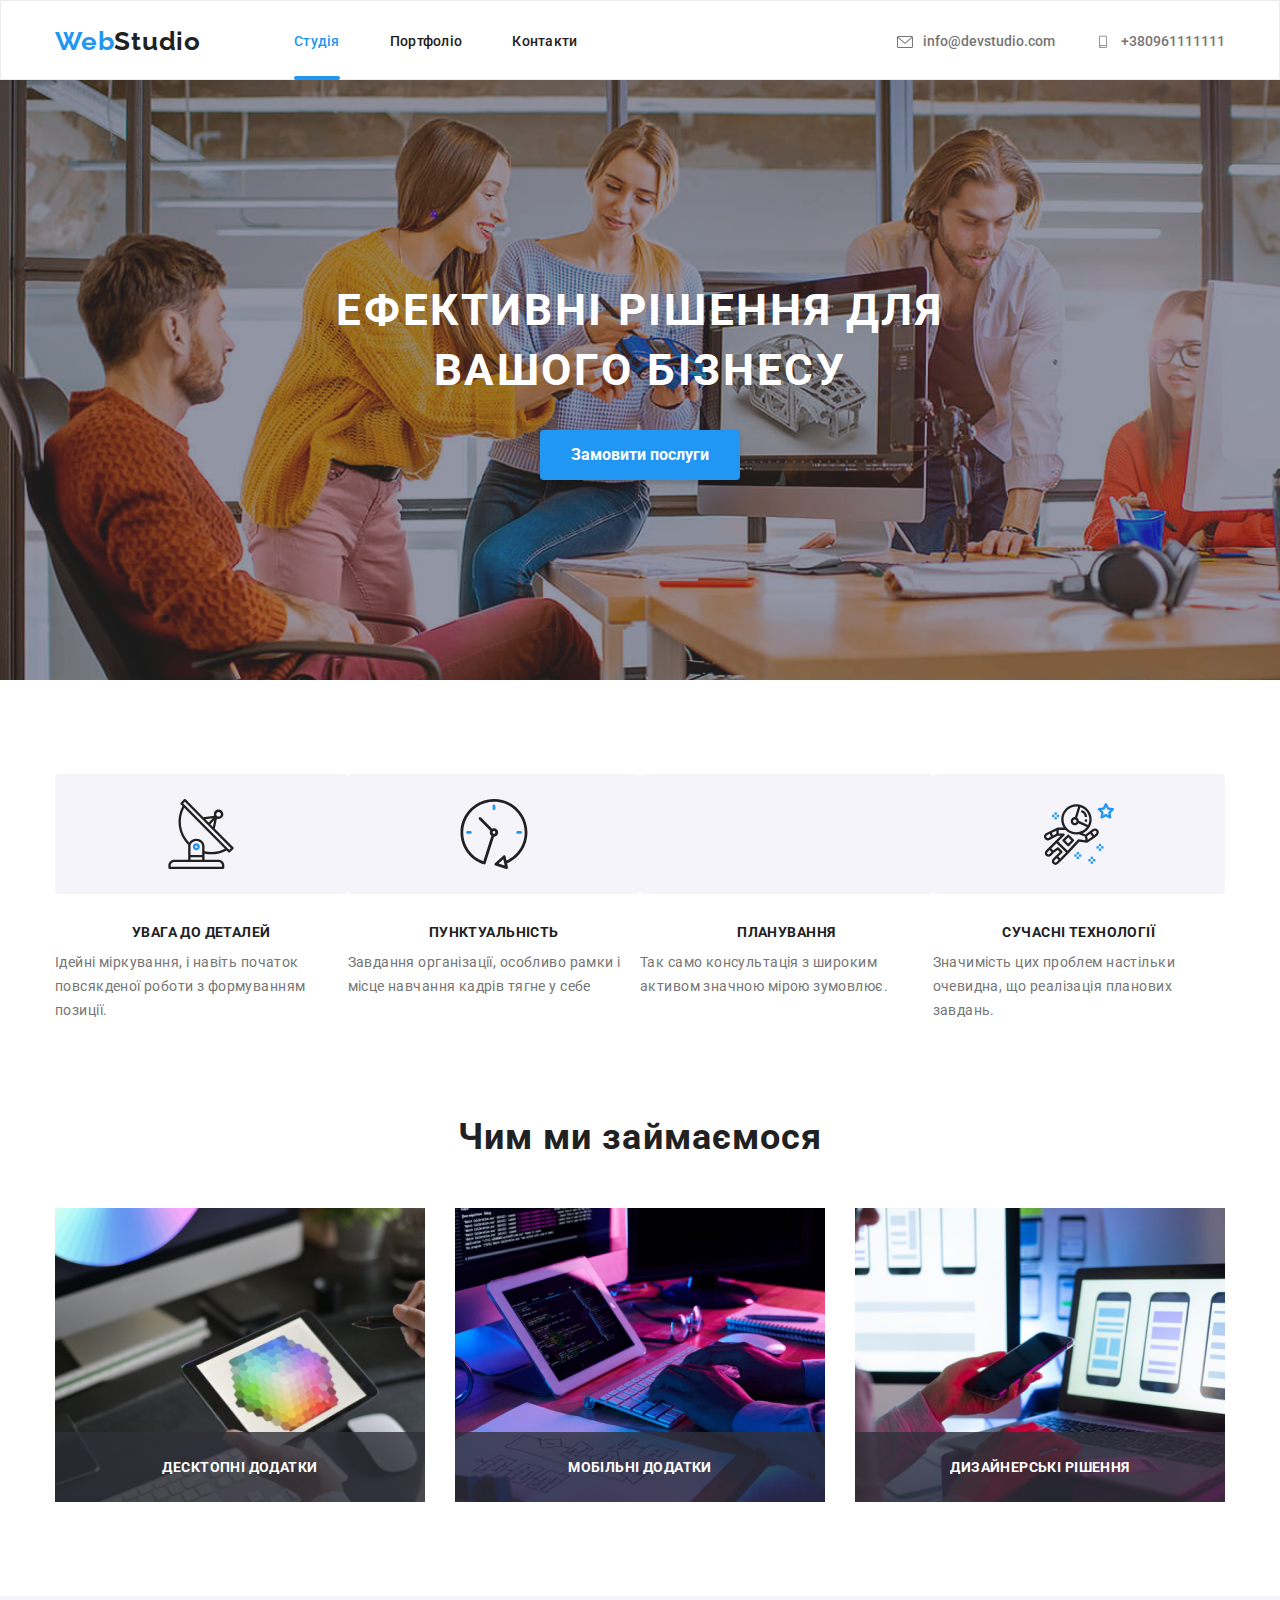
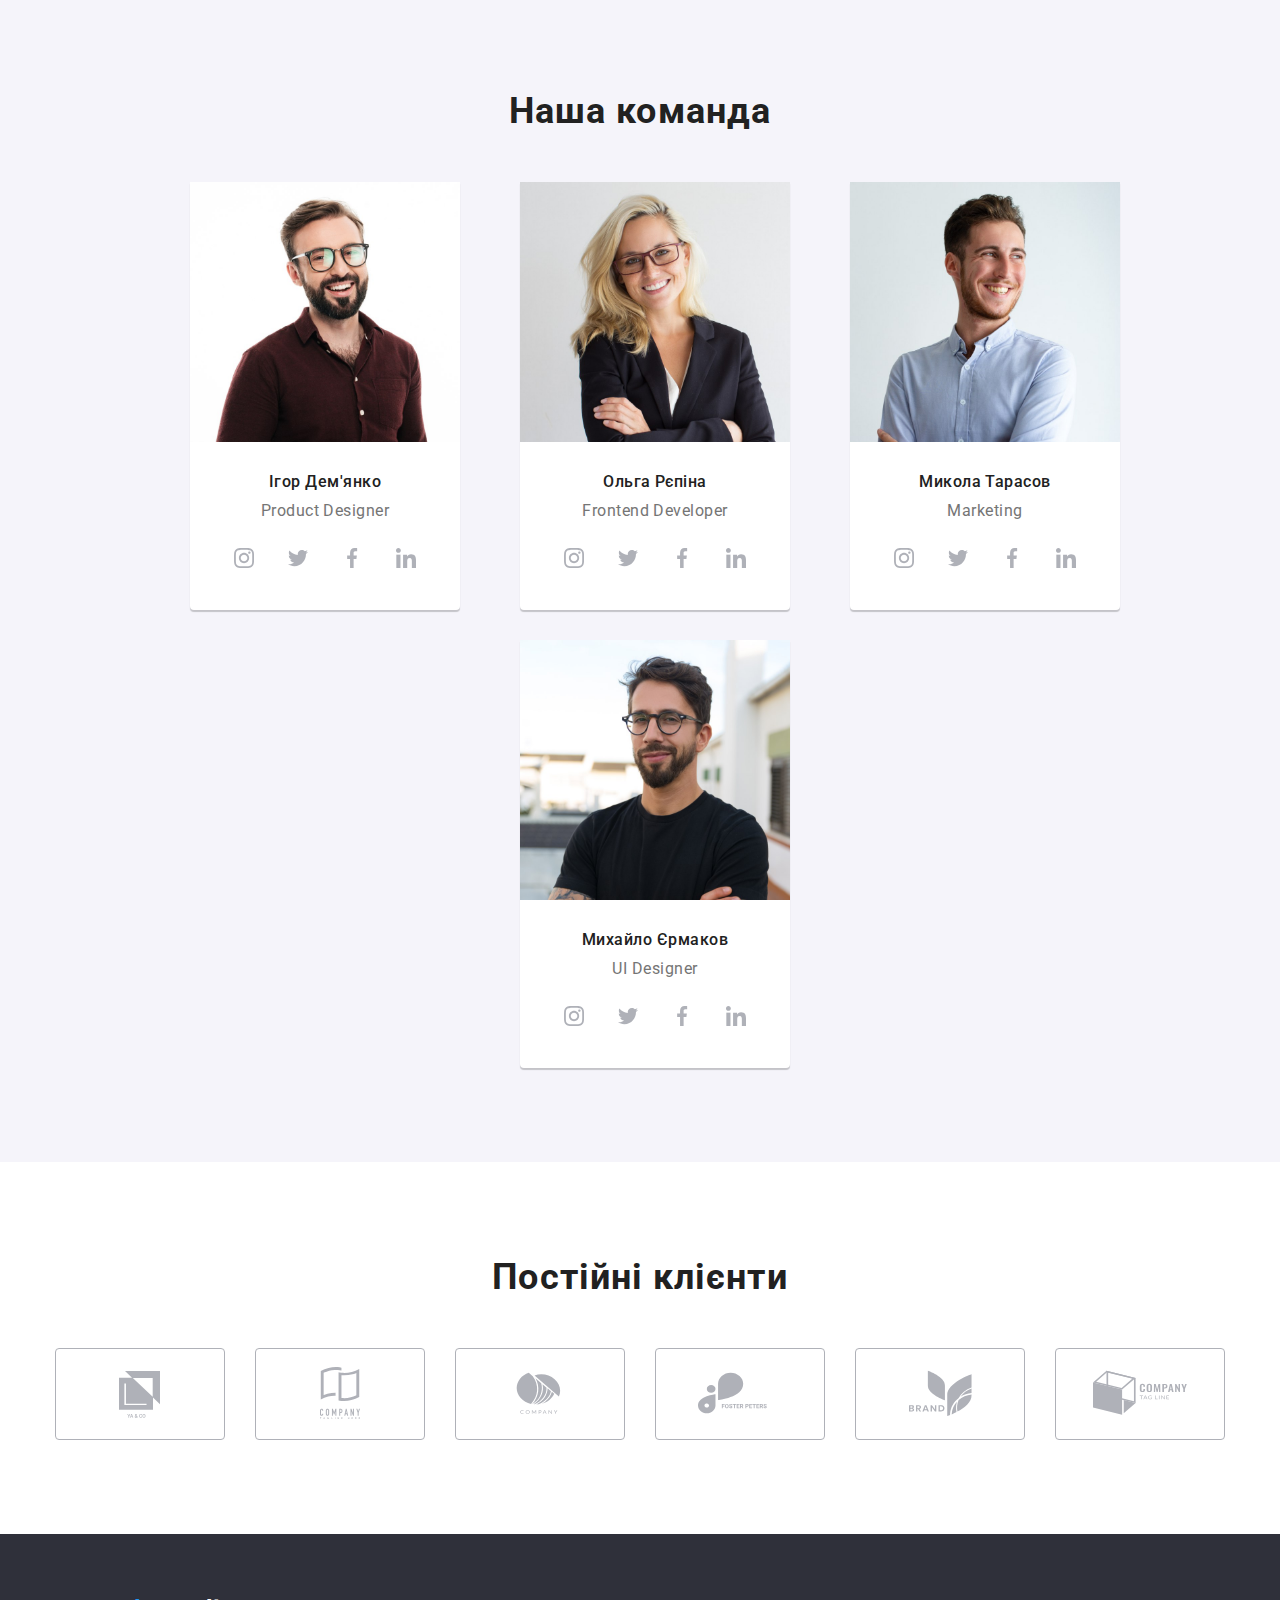
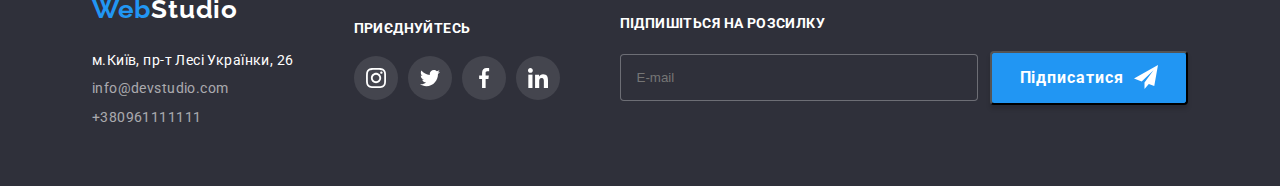
==== commit 10355d10: "fix" ====
--- a/index.html
+++ b/index.html
@@ -42,6 +42,48 @@
                     </a>
                 </li>
             </ul>
+            <button class="burger-button header__burger-button">
+                <span class="burger-button__item"></span>
+            </button>
+            <div class="header__menu menu-burger">
+                <nav class="menu-burger__body">
+                    <ul class="menu-burger__list">
+                        <li class="menu-burger__item">
+                            <a href="./index.html" class="menu-burger__link">Студія</a>
+                        </li>
+                        <li class="menu-burger__item">
+                            <a href="./portfolio.html" class="menu-burger__link">Портфоліо</a>
+                        </li>
+                        <li class="menu-burger__item">
+                            <a href="#" class="menu-burger__link">Контакти</a>
+                        </li>
+                    </ul>
+                </nav>
+                <div class="menu-burger__contact contact-2">
+                    <ul class="contact-2">
+                        <li class="contact-2__item">
+                            <a href="#" class="contact-2__email">+38 096 111 11 11</a>
+                        </li>
+                        <li class="contact-2__item">
+                            <a href="#" class="contact-2__tel">info@devstudio.com</a>
+                        </li>
+                    </ul>
+                </div>
+                <ul class="social-list-2">
+                    <li class="social-list-2__item">
+                        <a href="#" class="social-list-2__link">Instagram</a>
+                    </li>
+                    <li class="social-list-2__item">
+                        <a href="#" class="social-list-2__link">Twitter</a>
+                    </li>
+                    <li class="social-list-2__item">
+                        <a href="#" class="social-list-2__link">Facebook</a>
+                    </li>
+                    <li class="social-list-2__item">
+                        <a href="#" class="social-list-2__link">LinkedIn</a>
+                    </li>
+                </ul>
+            </div>
         </div>
     </header>
     <main>
@@ -124,7 +166,8 @@
                 <h2 class="team__title">Наша команда</h2>
                 <ul class="team__list">
                     <li class="team__item">
-                        <img src="images/imgteam1.jpg" alt="Product Designer" width="270" height="260">
+                        <img class="team__item-img" src="images/imgteam1.jpg" alt="Product Designer" width="270"
+                            height="260">
                         <div class="team__card">
                             <h3 class="team__name">Ігор Дем'янко</h3>
                             <p class="team__role">Product Designer</p>
@@ -161,7 +204,8 @@
                         </div>
                     </li>
                     <li class="team__item">
-                        <img src="images/imgteam2.jpg" alt="Frontend Developer" width="270" height="260">
+                        <img class="team__item-img" src="images/imgteam2.jpg" alt="Frontend Developer" width="270"
+                            height="260">
                         <div class="team__card">
                             <h3 class="team__name">Ольга Рєпіна</h3>
                             <p class="team__role">Frontend Developer</p>
@@ -198,7 +242,7 @@
                         </div>
                     </li>
                     <li class="team__item">
-                        <img src="images/imgteam3.jpg" alt="Marketing" width="270" height="260">
+                        <img class="team__item-img" src="images/imgteam3.jpg" alt="Marketing" width="270" height="260">
                         <div class="team__card">
                             <h3 class="team__name">Микола Тарасов</h3>
                             <p class="team__role">Marketing</p>
@@ -235,7 +279,8 @@
                         </div>
                     </li>
                     <li class="team__item">
-                        <img src="images/imgteam4.jpg" alt="UI Designer" width="270" height="260">
+                        <img class="team__item-img" src="images/imgteam4.jpg" alt="UI Designer" width="270"
+                            height="260">
                         <div class="team__card">
                             <h3 class="team__name">Михайло Єрмаков</h3>
                             <p class="team__role">UI Designer</p>
@@ -379,6 +424,7 @@
             </div>
             <div class="footer__newsletter">
                 <h2 class="footer__newsletter-title">Підпишіться на розсилку</h2>
+
                 <form action="" class="footer__form">
                     <input class="footer__input" type="email" placeholder="E-mail">
                     <button class="footer__button" type="submit">
@@ -440,7 +486,7 @@
             </form>
         </div>
     </div>
-
+    <script src="./js/menu.js"></script>
     <script src="./js/modal.js"></script>
     <script src="./js/checkbox.js"></script>
 </body>
--- a/src/style.css
+++ b/src/style.css
@@ -42,6 +42,438 @@
     border-bottom: 1px solid #ECECEC;
     
 }
+
+@media (max-width: 1200px) {
+    .footer__team {
+    display: flex;
+    justify-content: center;
+    align-items: center;
+    }
+}
+
+
+@media (max-width: 720px) {
+    .header__container {
+      justify-content: space-around;
+      padding-left: 25px;
+    }
+}
+
+@media (max-width: 990px) {
+    .header__logo {
+      justify-content: flex-end;
+    }
+  }
+
+  @media (max-width: 720px) {
+    .header__navigation {
+      display: none;
+    }
+  }
+
+  .burger-button {
+    flex-direction: column;
+    padding: 20px 0;
+    gap: 4px;
+    display: none;
+    position: relative;
+    z-index: 10;
+  }
+  @media (max-width: 720px) {
+    .burger-button {
+      display: flex;
+      background: #fff;
+      margin-right: 10px;
+      cursor: pointer;
+    }
+    .burger-button:hover, .burger-button:focus {
+      color: #2196F3;
+    }
+  }
+  .burger-button::before, .burger-button::after {
+    content: "";
+    transform: rotate(0);
+    transform-origin: 1.5px 50%;
+  }
+  .burger-button__item, .burger-button::before, .burger-button::after {
+    width: 24px;
+    height: 3px;
+    transition: transform 0.3s ease, opacity 0.3s ease;
+    background: #212121;
+  }
+  .burger-button_open .burger-button__item {
+    opacity: 0;
+  }
+  .burger-button_open::after {
+    transform: rotate(-45deg);
+  }
+  .burger-button_open::before {
+    transform: rotate(45deg);
+  }
+  
+  .menu-burger {
+    position: absolute;
+    display: flex;
+    flex-direction: column;
+    padding: 48px 40px;
+    top: 0;
+    right: -100%;
+    transition: right 0.3s;
+    width: 100%;
+    height: 100vh;
+    z-index: 6;
+    max-width: 700px;
+    background: #FFF;
+    display: none;
+  }
+  @media (max-width: 720px) {
+    .menu-burger {
+      display: hidden;
+      height: 900px;
+    }
+  }
+  .menu-burger_open {
+    background: #fff;
+    right: 0;
+  }
+  @media (max-width: 700px) {
+    .menu-burger_open {
+      display: flex;
+    }
+  }
+  .menu-burger__body {
+    margin-bottom: auto;
+  }
+  .menu-burger__list {
+    margin-bottom: 306px;
+  }
+  .menu-burger__item:not(:last-child) {
+    margin-bottom: 32px;
+  }
+  .menu-burger__link {
+    color: #212121;
+    font-size: 40px;
+    font-weight: 500;
+    letter-spacing: 0.8px;
+    transition: color 0.3s;
+  }
+  .menu-burger__link:hover, .menu-burger__link:focus {
+    color: #2196F3;
+  }
+  
+  .contact-2 {
+    display: inline-block;
+    margin-bottom: 64px;
+  }
+  .contact-2__item:not(:last-child) {
+    margin-bottom: 32px;
+  }
+  .contact-2__tel {
+    color: #757575;
+    font-family: Roboto;
+    font-size: 24px;
+    font-style: normal;
+    font-weight: 500;
+    line-height: normal;
+    letter-spacing: 0.48px;
+  }
+  .contact-2__email {
+    color: #2196f3;
+    font-family: Roboto;
+    font-size: 34px;
+    font-style: normal;
+    font-weight: 500;
+    line-height: normal;
+    letter-spacing: 0.68px;
+  }
+  
+  .social-list-2 {
+    display: flex;
+    gap: 20px;
+    flex-wrap: wrap;
+    justify-content: flex-start;
+  }
+  .social-list-2__item::before {
+    content: "";
+    width: 1px;
+    height: 22px;
+    background: rgba(33, 33, 33, 0.2);
+  }
+  .social-list-2__item::after {
+    content: "|";
+    margin-left: 10px;
+  }
+  .social-list-2__link {
+    color: #2196f3;
+    font-family: Roboto;
+    font-size: 18px;
+    font-style: normal;
+    font-weight: 500;
+    line-height: 22px;
+    letter-spacing: 0.36px;
+  }
+
+  .footer__form  {
+    display: flex;
+    gap: 12px;
+    align-items: center;
+    width: 100%;
+  }
+
+  .features__photo-container {
+    background: #F5F4FA;
+    display: inline-block;
+    margin-bottom: 30px;
+    border-radius: 4px;
+    height: 120px;
+    padding: 25px 100px;
+    display: flex;
+    align-items: center;
+    justify-content: center;
+    width: 100%;
+  }
+
+
+@media (max-width: 720px) {
+    .contact {
+      display: none;
+    }
+  }
+@media (max-width: 1200px) {
+    .contact {
+      max-width: 200px;
+    }
+  }
+
+  @media (min-width: 721px) and (max-width: 900px) {
+    .contact-info {
+      display: flex;
+      margin-left: auto;
+      flex-wrap: wrap;
+      gap: 0px;
+      max-width: 160px;
+    }
+  }
+
+  @media (max-width: 720px) {
+    .header__contact-info .mail {
+      display: none;
+    }
+  }
+  @media (max-width: 1200px) {
+    .contact-info .mail-tel {
+      padding: 9px 0;
+    }
+  }
+
+  @media (max-width: 720px) {
+    .header__contact-info  .header__contact-link {
+       display: none;
+     }
+   }
+
+   @media (min-width: 721px) and (max-width: 900px){
+    .header__contact-info {
+    display: flex;
+    margin-left: auto;
+    flex-wrap: wrap;
+    gap: 0px;
+    max-width: 160px;
+    }
+ }
+
+   @media (max-width: 1200px){
+    .portfolio {
+    display: none;
+    }
+}
+
+@media (max-width: 765px) {
+    .feature__list {
+      width: 100%;
+      display: flex;
+      flex-direction: column;
+    }
+  }
+
+  @media (min-width: 765px) {
+    .features__item {
+      width: 354px;
+    }
+  }
+
+  @media (min-width: 765px) {
+    .features__title-secondary {
+      display: flex;
+      justify-content: flex-start;
+    }
+  }
+
+  @media (max-width: 1200px) {
+    .team__list {
+      max-width: 738px;
+      margin: 0 auto;
+    }
+  }
+
+  @media (max-width: 765px) {
+    .team__item {
+      margin: 0 auto;
+    }
+  }
+
+  @media (max-width: 767px) {
+    .team__item-img {
+      width: 450px;
+    }
+  }
+  @media (min-width: 765px) and (max-width: 1024px) {
+    .team__item-img {
+      width: 354px;
+      height: 374px;
+    }
+  }
+
+  @media (max-width: 1200px) {
+    .regular-customers__container {
+      max-width: 738px;
+      margin: 0 auto;
+    }
+  }
+
+  @media (max-width: 1200px) {
+    .regular-customers__item {
+      width: 210px;
+    }
+  }
+
+  @media (max-width: 1200px) and (min-width: 320px) {
+    .portfolio-card__item {
+      width: 354px;
+    }
+  }
+
+  @media (max-width: 765px) and (min-width: 320px) {
+    .portfolio-card__item {
+      width: 100%;
+      max-width: 450px;
+    }
+  }
+
+  @media (max-width: 765px) and (min-width: 320px) {
+    .portfolio-card__element-text {
+      width: 450px;
+      max-width: 450px;
+    }
+  }
+  @media (max-width: 765px) and (min-width: 320px) {
+    .portfolio-card__element-text img {
+      width: 100%;
+      max-width: 450px;
+    }
+  }
+
+  @media (min-width: 1201px) {
+    .footer__container {
+      display: flex;
+      flex-direction: row;
+    }
+  }
+
+  @media (min-width: 1201px) {
+    .footer__content {
+      align-items: flex-start;
+    }
+  }
+
+  @media (max-width: 1200px) {
+    .footer__content {
+      align-items: center;
+    }
+  }
+
+  @media (min-width: 1201px) {
+     .footer__address-item {
+      align-items: flex-start;
+    }
+  }
+
+  @media (max-width: 1200px) {
+    .footer .footer__team {
+      display: flex;
+      justify-content: center;
+      align-items: center;
+      flex-wrap: wrap;
+    }
+  }
+
+  .footer__newsletter {
+    position: relative;
+  }
+
+  @media (max-width: 1200px) {
+    .footer .footer__newsletter {
+      align-items: center;
+      max-width: 450px;
+      display: flex;
+      flex-direction: column;
+        input {
+            margin-bottom: 20px;
+      }
+    }
+  }
+
+  @media (max-width: 1200px) {
+    .footer .footer__form {
+      flex-direction: column;
+    }
+  }
+  @media (min-width: 319px) and (max-width: 360px) {
+    .footer .footer__form input {
+      max-width: 300px;
+    }
+  }
+
+  @media (max-width: 720px) {
+    .modal {
+      position: relative;
+      top: 25%;
+      left: 25%;
+    }
+  }
+
+  @media (min-width: 765px) and (max-width: 1200px){
+  .feature__list {
+      width: 738px;
+      padding: 0;
+      display: flex;
+      flex-wrap: wrap;
+      gap: 30px;
+      justify-content: center;
+      align-content: center;
+  }
+}
+
+
+@media (min-width: 1201px) {
+    .footer__container {
+    display: flex;
+    flex-direction: row;
+    }
+ }
+
+ @media (min-width: 1201px) {
+    .footer__content {
+    align-items: flex-start;
+    }
+}
+
+@media (max-width: 1200px) {
+    .footer__content {
+    align-items: center;
+    }
+}
+
 
 .header__container {
     font-weight: 500;
@@ -342,15 +774,16 @@
     font-size: inherit;
     letter-spacing: 0.42px;
     margin-bottom: 10px;
+    display: flex;
+    justify-content: center;
 }
 
 .features__item:not(:first-child) {
-    margin-left: 30px;
-    max-width: 270px;
+    width: 100%;
 }
 
 .features__item {
-    max-width: 270px;
+    width: 100%;
 }
 
 .features__desc {
@@ -391,6 +824,8 @@
     display: flex;
     justify-content: center;
     margin-top: 50px;
+    flex-wrap: wrap;
+    gap: 30px;
 }
 
 .team__item {
@@ -577,8 +1012,10 @@
 
 .footer__container {
     display: flex;
-    align-items: baseline;
-    gap: 94px;
+    flex-wrap: wrap;
+    justify-content: center;
+    align-items: center;
+    gap: 60px;
 }
 
 .footer__team {
@@ -619,6 +1056,7 @@
 .footer__team-list a:focus {
     background-color: #2196F3;
 }
+
 
 .footer__icon {
     width: 20px;
@@ -654,16 +1092,6 @@
     width: 20px;
     height: 20px;
     transition: fill 0,3s;
-}
-
-.features__photo-container {
-    background: #f5f4fa;
-    display: inline-block;
-    width: 100%;
-    height: 120px;
-    padding: 25px 100px;
-    margin-bottom: 30px;
-    border-radius: 4px;
 }
 
 .features__photo{
@@ -858,16 +1286,23 @@
   }
 
 .footer__button {
-    margin-left: 12px;
-    padding: 10px 28px;
-    transition: background-color 250ms cubic-bezier(0.4, 0, 0.2, 1);
+    border-radius: 4px;
+    background: #2196F3;
+    box-shadow: 0px 4px 4px 0px rgba(0, 0, 0, 0.15);
+    color: #FFF;
+    text-align: center;
+    font-family: Roboto;
+    font-size: 16px;
+    font-style: normal;
+    font-weight: 700;
+    line-height: 30px;
     letter-spacing: 0.96px;
-    color: #fff;
-    line-height: 1.875;
-    background-color:#2196F3;
-    border-radius: 4px;
-    box-shadow: 0px 4px 4px 0px rgba(0, 0, 0, 0.15);
-    border: none;
+    padding: 10px 28px 10px 28px;
+    flex-shrink: 0;
+    display: flex;
+    align-items: center;
+    justify-content: center;
+    gap: 10px;
 }
 
 .footer__button:focus,
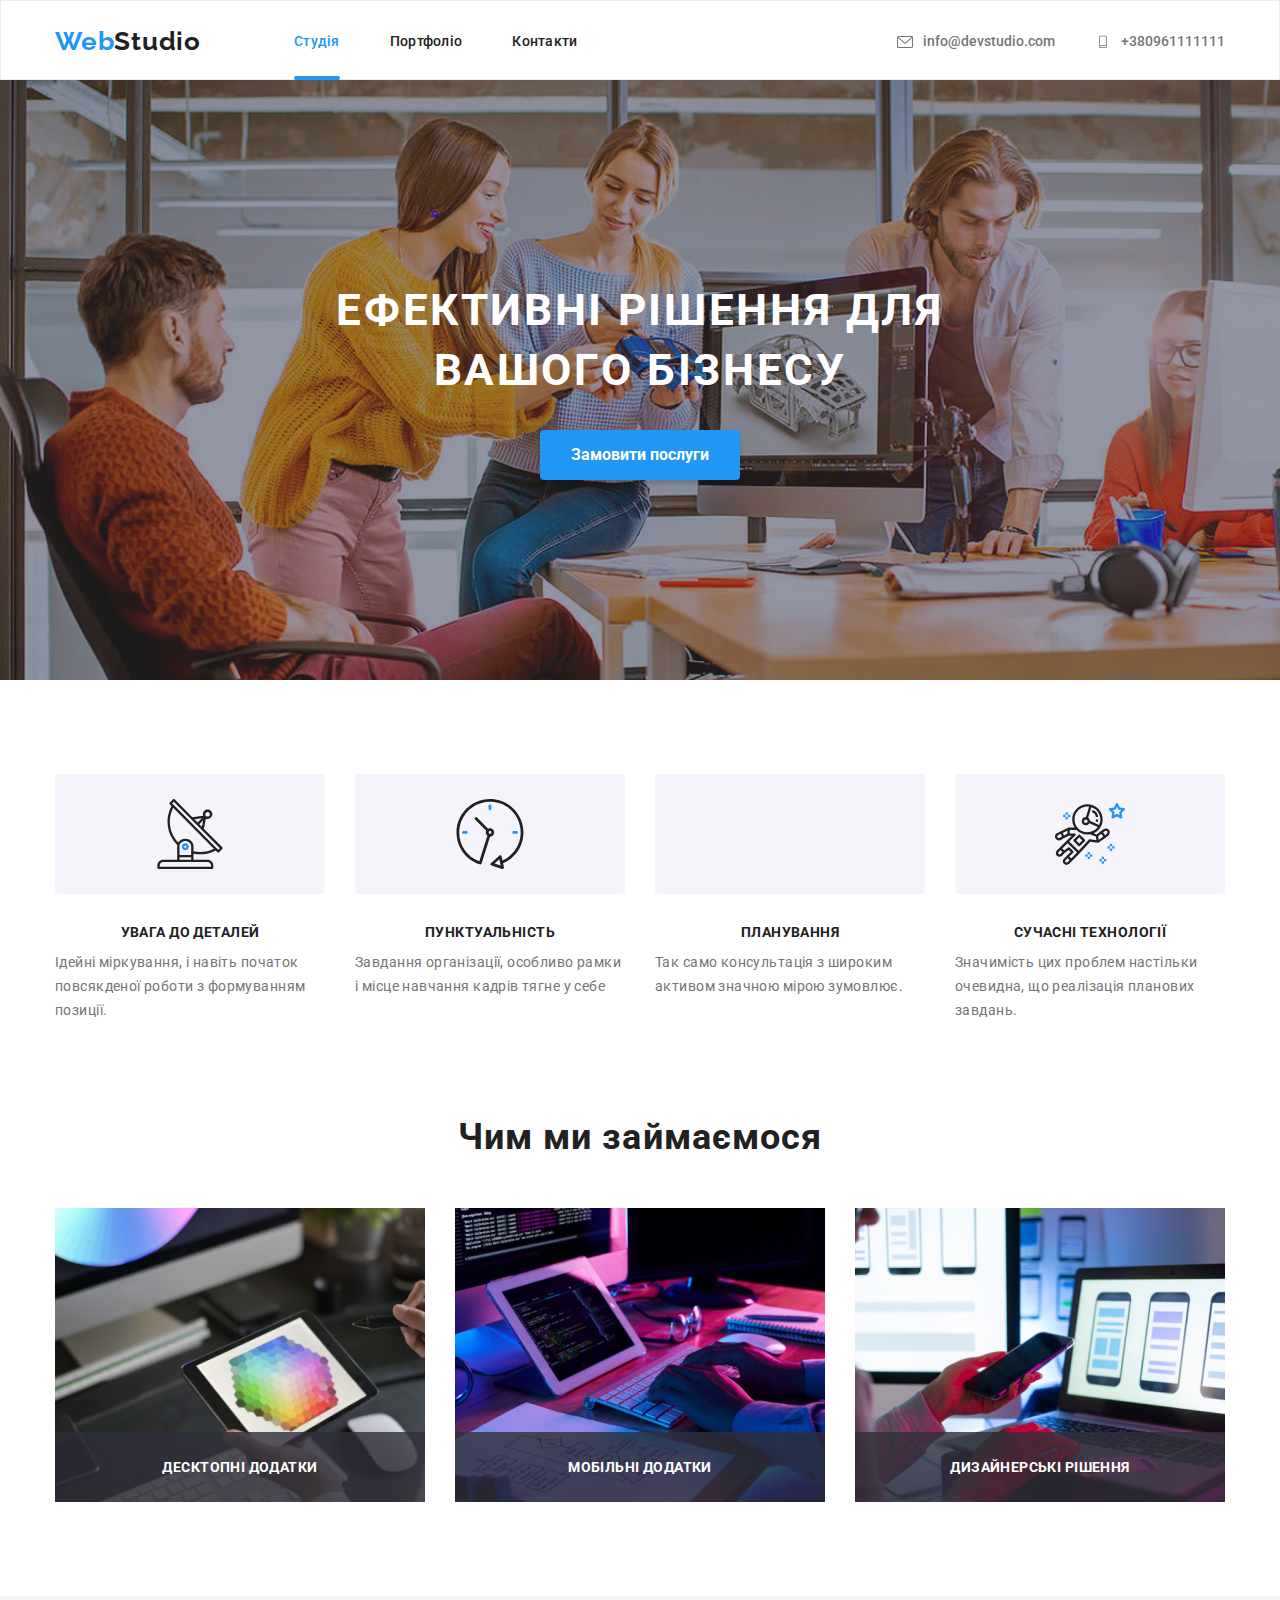
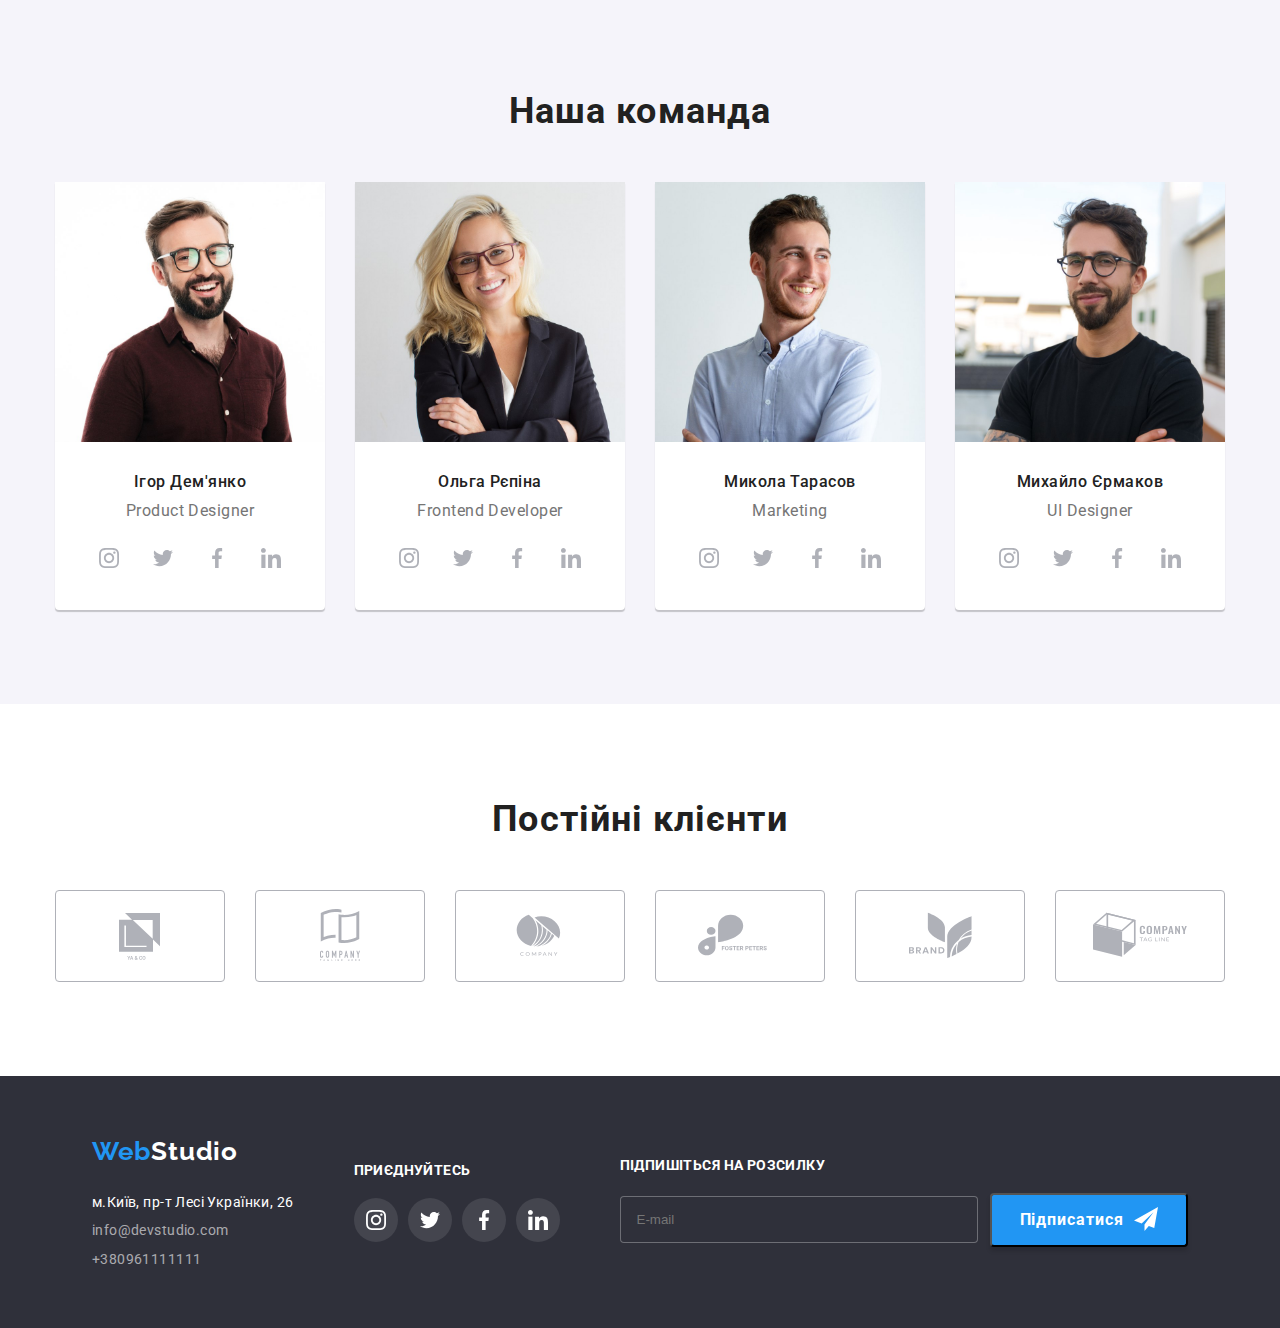
==== commit 704768fb: "finish" ====
--- a/index.html
+++ b/index.html
@@ -166,8 +166,7 @@
                 <h2 class="team__title">Наша команда</h2>
                 <ul class="team__list">
                     <li class="team__item">
-                        <img class="team__item-img" src="images/imgteam1.jpg" alt="Product Designer" width="270"
-                            height="260">
+                        <img class="team__item-img" src="images/imgteam1.jpg" alt="Product Designer">
                         <div class="team__card">
                             <h3 class="team__name">Ігор Дем'янко</h3>
                             <p class="team__role">Product Designer</p>
@@ -204,8 +203,7 @@
                         </div>
                     </li>
                     <li class="team__item">
-                        <img class="team__item-img" src="images/imgteam2.jpg" alt="Frontend Developer" width="270"
-                            height="260">
+                        <img class="team__item-img" src="images/imgteam2.jpg" alt="Frontend Developer">
                         <div class="team__card">
                             <h3 class="team__name">Ольга Рєпіна</h3>
                             <p class="team__role">Frontend Developer</p>
@@ -242,7 +240,7 @@
                         </div>
                     </li>
                     <li class="team__item">
-                        <img class="team__item-img" src="images/imgteam3.jpg" alt="Marketing" width="270" height="260">
+                        <img class="team__item-img" src="images/imgteam3.jpg" alt="Marketing">
                         <div class="team__card">
                             <h3 class="team__name">Микола Тарасов</h3>
                             <p class="team__role">Marketing</p>
@@ -279,8 +277,7 @@
                         </div>
                     </li>
                     <li class="team__item">
-                        <img class="team__item-img" src="images/imgteam4.jpg" alt="UI Designer" width="270"
-                            height="260">
+                        <img class="team__item-img" src="images/imgteam4.jpg" alt="UI Designer">
                         <div class="team__card">
                             <h3 class="team__name">Михайло Єрмаков</h3>
                             <p class="team__role">UI Designer</p>
--- a/src/style.css
+++ b/src/style.css
@@ -313,6 +313,10 @@
     .team__list {
       max-width: 738px;
       margin: 0 auto;
+      flex-wrap: wrap;
+      display: flex;
+      gap: 30px;
+
     }
   }
 
@@ -324,9 +328,32 @@
 
   @media (max-width: 767px) {
     .team__item-img {
-      width: 450px;
-    }
-  }
+      max-width: 450px;
+      width: 100%;
+    }
+}
+
+@media (min-width: 768px) {
+    .team__item-img {
+      max-width: 270px;
+      width: 100%;
+    }
+}
+
+@media (max-width:610px) {
+    .portfolio-card__img-item {
+        max-width: 450px;
+        width: 100%;
+    }
+}
+
+@media (min-width:611px) {
+    .portfolio-card__img-item {
+        width: 370px;
+        height: 294px;
+    }
+}
+
   @media (min-width: 765px) and (max-width: 1024px) {
     .team__item-img {
       width: 354px;
@@ -765,6 +792,7 @@
 
 .feature__list {
     display: flex;
+    gap: 30px;
 }
 
 .features__title-secondary {
@@ -824,12 +852,10 @@
     display: flex;
     justify-content: center;
     margin-top: 50px;
-    flex-wrap: wrap;
     gap: 30px;
 }
 
 .team__item {
-    margin-left: 30px;
     background: white;
     box-shadow: 0px 2px 1px rgba(0, 0, 0, 0.2);
     border-top-left-radius: 4px;
@@ -930,6 +956,13 @@
     justify-content: center;
     gap: 8px;
     margin-bottom: 50px;
+}
+
+@media (max-width:650px) {
+    .portfolio-controls__filters {
+    flex-wrap: wrap;
+}
+
 }
 
 .portfolio-controls__filter-btn {
